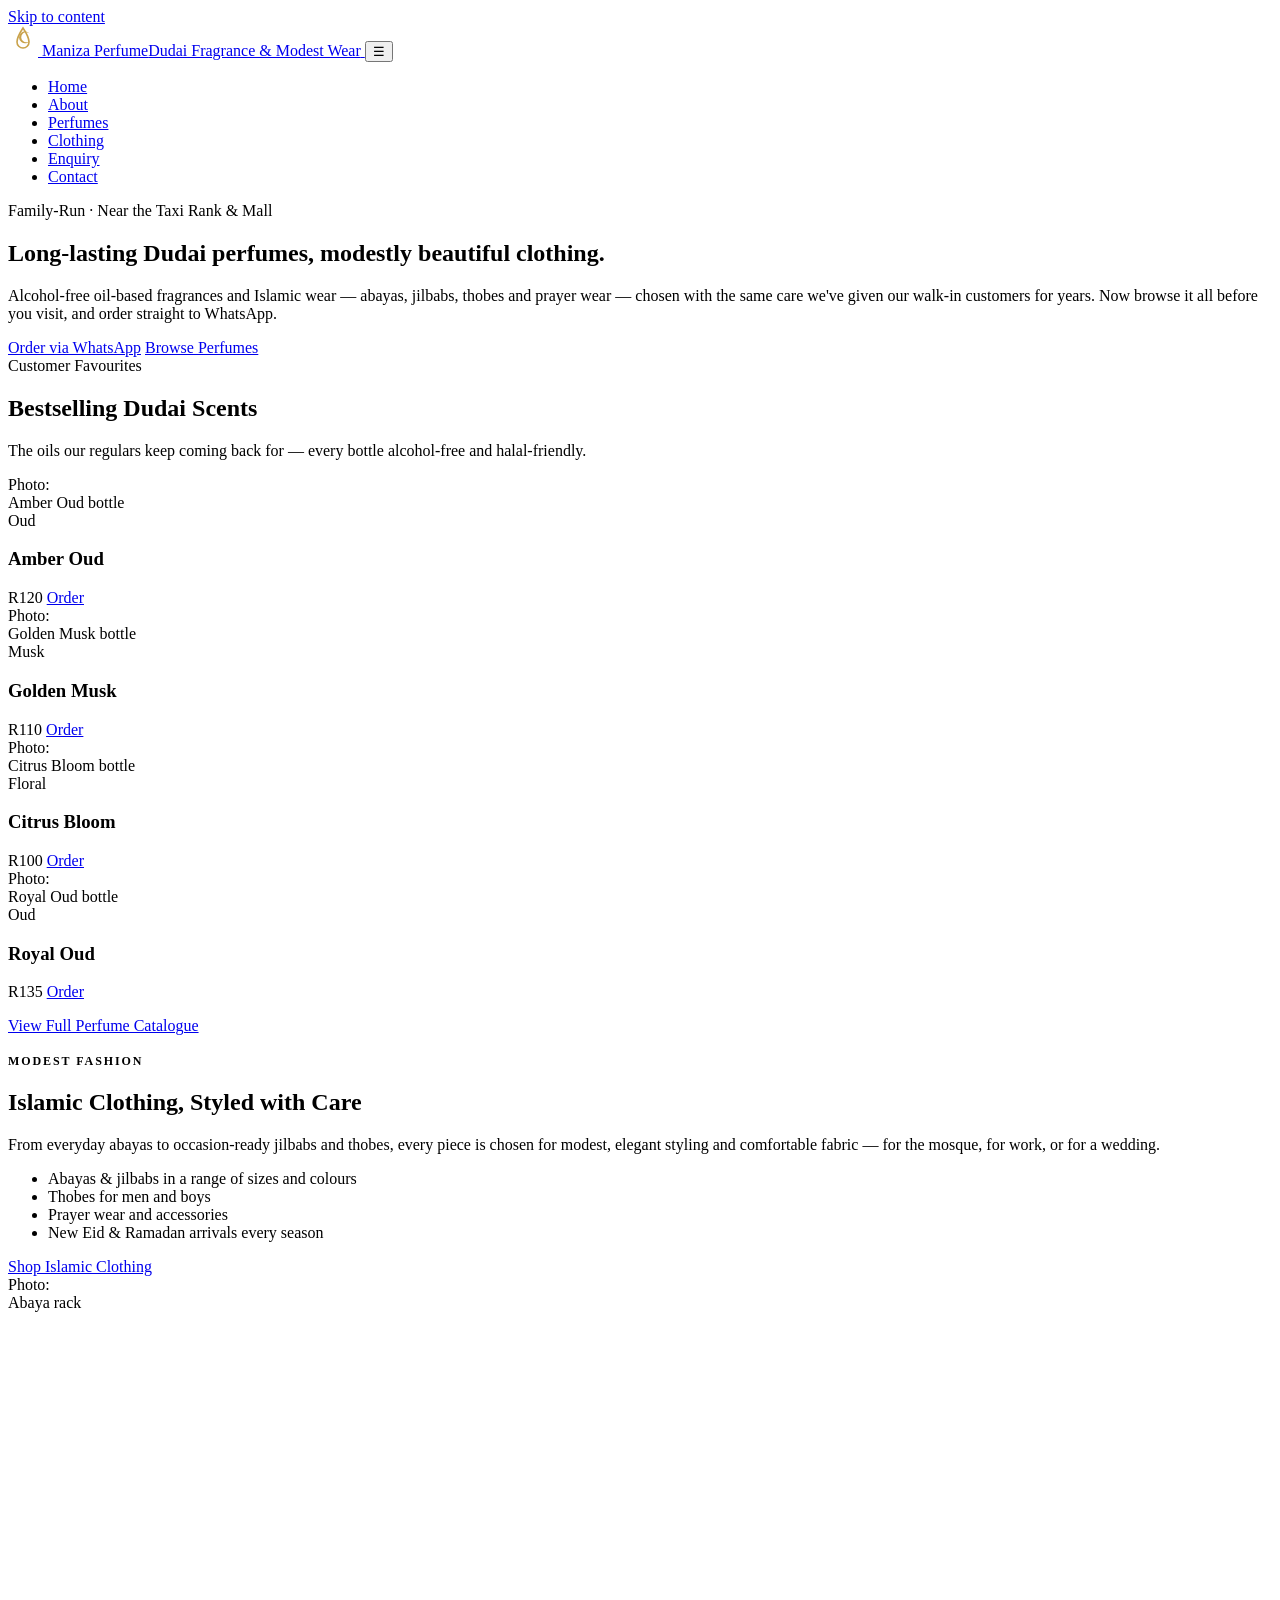
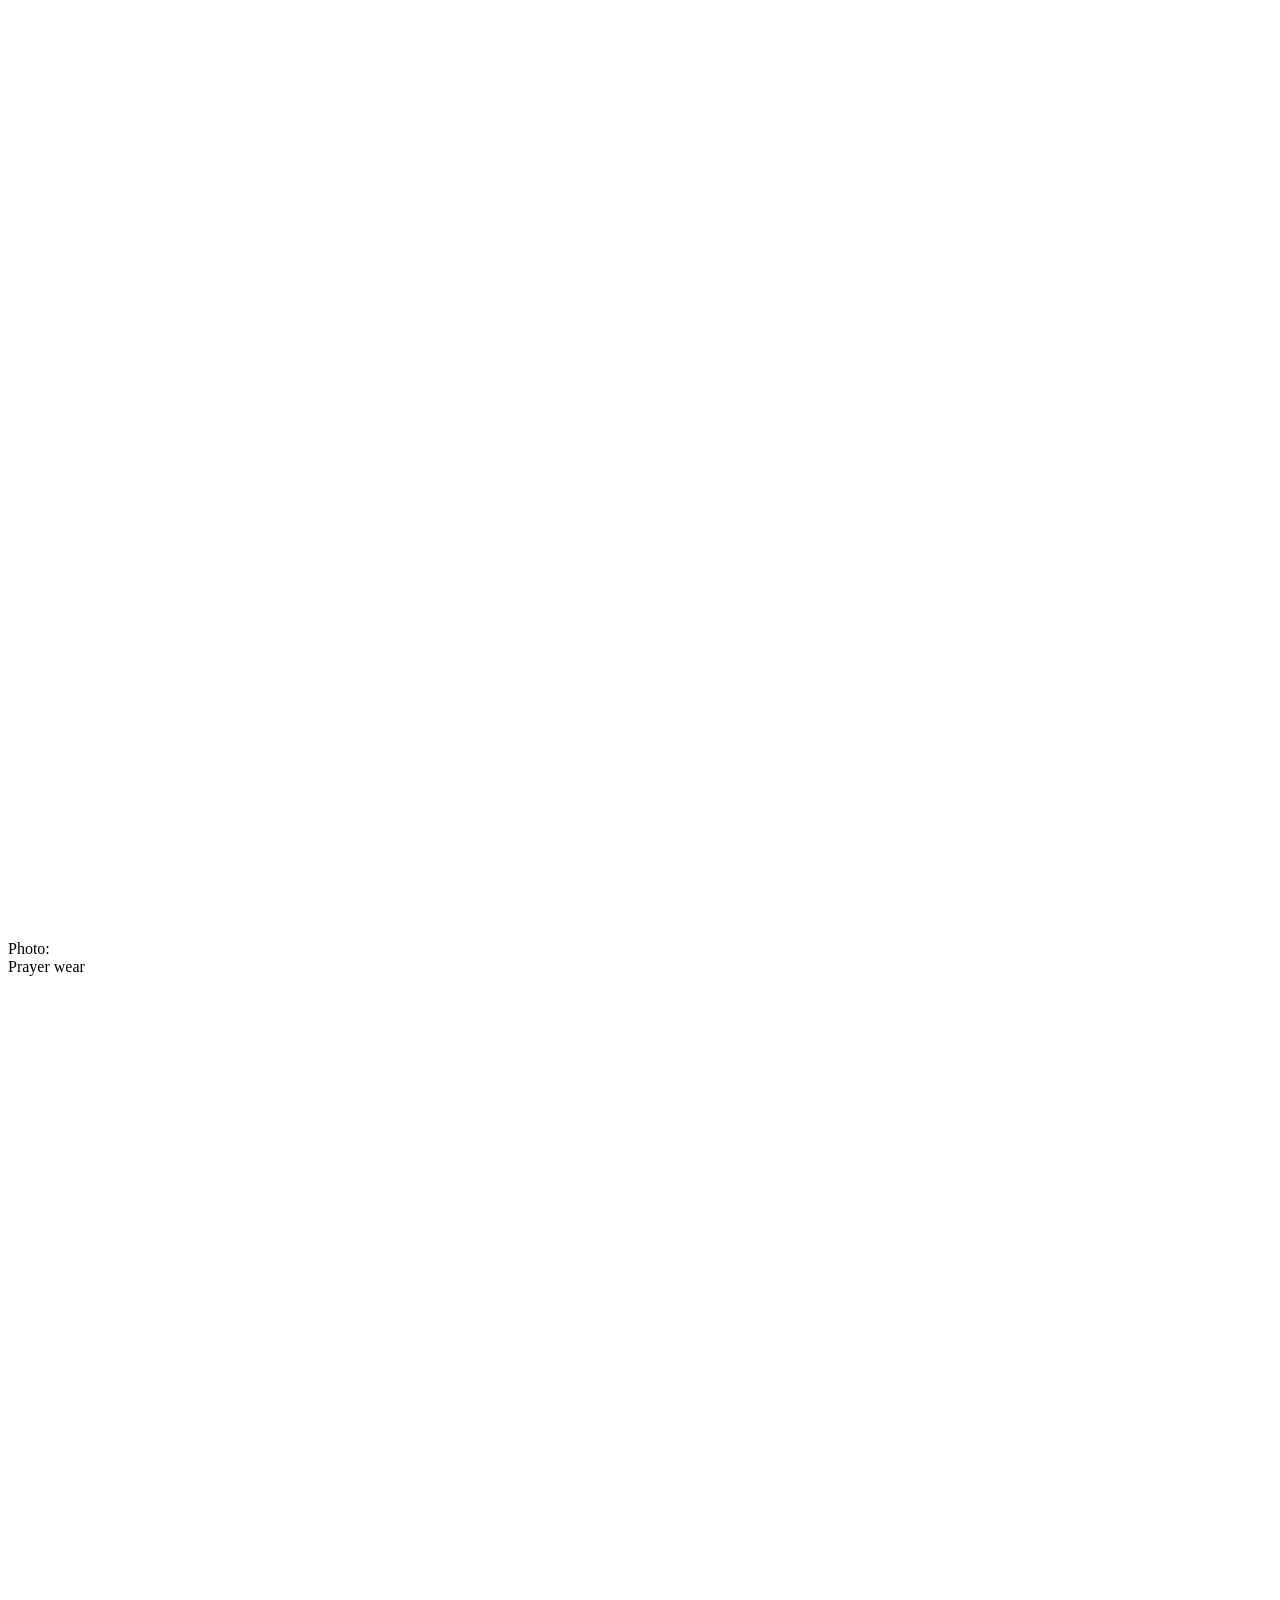
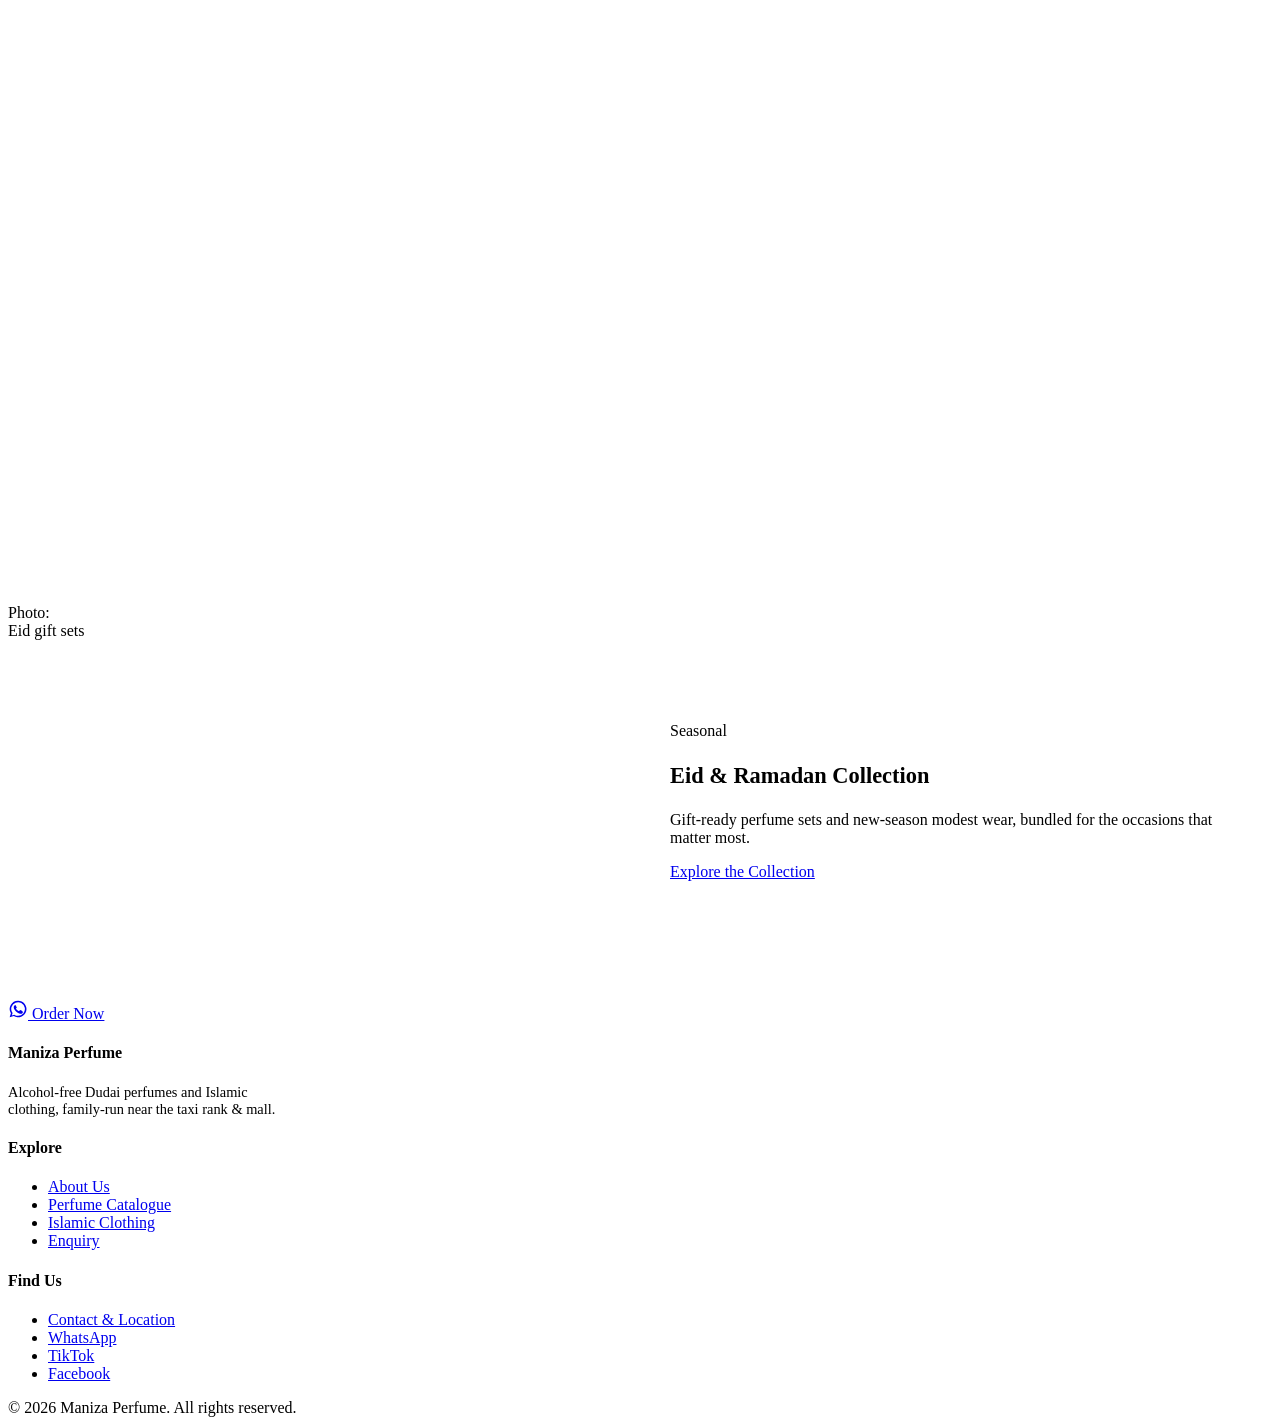
==== INDEX.HTML @ 7bd89b3c "added codes" ====
<!DOCTYPE html>
<html lang="en">
<head>
<meta charset="UTF-8">
<meta name="viewport" content="width=device-width, initial-scale=1.0">
<title>Maniza Perfume — Dudai Perfumes &amp; Islamic Wear</title>
<meta name="description" content="Maniza Perfume: alcohol-free Dudai oil perfumes and modest Islamic clothing near the taxi rank &amp; mall. Order via WhatsApp or browse online.">
<link rel="stylesheet" href="../css/style.css">
</head>
<body>
<a href="#main" class="skip-link">Skip to content</a>

<header class="site-header">
  <div class="container">
    <a href="index.html" class="logo">
      <svg width="30" height="30" viewBox="0 0 30 30" aria-hidden="true">
        <path d="M15 2 C11 8 9 12 9 16 a6 6 0 0 0 12 0 c0-4-2-8-6-14z" fill="none" stroke="#C9A24B" stroke-width="1.6"/>
        <path d="M22 8 a5 5 0 1 0 0.3 6.2 A6 6 0 1 1 22 8z" fill="#C9A24B"/>
      </svg>
      <span>Maniza Perfume<span class="tagline">Dudai Fragrance &amp; Modest Wear</span></span>
    </a>
    <button class="nav-toggle" aria-expanded="false" aria-controls="main-nav" aria-label="Toggle navigation menu">&#9776;</button>
    <nav class="main-nav" id="main-nav" aria-label="Primary">
      <ul>
        <li><a href="index.html" aria-current="page">Home</a></li>
        <li><a href="about.html">About</a></li>
        <li><a href="perfume.html">Perfumes</a></li>
        <li><a href="islamic-clothing.html">Clothing</a></li>
        <li><a href="enquiry.html">Enquiry</a></li>
        <li><a href="contact.html">Contact</a></li>
      </ul>
    </nav>
  </div>
</header>

<main id="main">

  <section class="hero">
    <div class="container">
      <div class="hero-inner">
        <span class="eyebrow">Family-Run &middot; Near the Taxi Rank &amp; Mall</span>
        <h1>Long-lasting Dudai perfumes, modestly beautiful clothing.</h1>
        <p class="lead">Alcohol-free oil-based fragrances and Islamic wear — abayas, jilbabs, thobes and prayer wear — chosen with the same care we've given our walk-in customers for years. Now browse it all before you visit, and order straight to WhatsApp.</p>
        <div class="hero-cta">
          <a class="btn btn-gold" href="https://wa.me/27000000000?text=Hi%20Maniza%20Perfume%2C%20I%27d%20like%20to%20order" target="_blank" rel="noopener">Order via WhatsApp</a>
          <a class="btn btn-outline" href="perfume.html">Browse Perfumes</a>
        </div>
      </div>
    </div>
  </section>

  <section aria-label="Bestselling scents">
    <div class="container">
      <div class="section-head">
        <span class="eyebrow">Customer Favourites</span>
        <h2>Bestselling Dudai Scents</h2>
        <p>The oils our regulars keep coming back for — every bottle alcohol-free and halal-friendly.</p>
      </div>
      <div class="grid grid-4">
        <div class="card">
          <div class="media-placeholder">Photo:<br>Amber Oud bottle</div>
          <div class="card-body">
            <span class="tag">Oud</span>
            <h3>Amber Oud</h3>
            <div class="price-row">
              <span class="price">R120</span>
              <a class="wa-order" href="https://wa.me/27000000000?text=Hi%2C%20I%27d%20like%20to%20order%20Amber%20Oud" target="_blank" rel="noopener">Order</a>
            </div>
          </div>
        </div>
        <div class="card">
          <div class="media-placeholder">Photo:<br>Golden Musk bottle</div>
          <div class="card-body">
            <span class="tag">Musk</span>
            <h3>Golden Musk</h3>
            <div class="price-row">
              <span class="price">R110</span>
              <a class="wa-order" href="https://wa.me/27000000000?text=Hi%2C%20I%27d%20like%20to%20order%20Golden%20Musk" target="_blank" rel="noopener">Order</a>
            </div>
          </div>
        </div>
        <div class="card">
          <div class="media-placeholder">Photo:<br>Citrus Bloom bottle</div>
          <div class="card-body">
            <span class="tag">Floral</span>
            <h3>Citrus Bloom</h3>
            <div class="price-row">
              <span class="price">R100</span>
              <a class="wa-order" href="https://wa.me/27000000000?text=Hi%2C%20I%27d%20like%20to%20order%20Citrus%20Bloom" target="_blank" rel="noopener">Order</a>
            </div>
          </div>
        </div>
        <div class="card">
          <div class="media-placeholder">Photo:<br>Royal Oud bottle</div>
          <div class="card-body">
            <span class="tag">Oud</span>
            <h3>Royal Oud</h3>
            <div class="price-row">
              <span class="price">R135</span>
              <a class="wa-order" href="https://wa.me/27000000000?text=Hi%2C%20I%27d%20like%20to%20order%20Royal%20Oud" target="_blank" rel="noopener">Order</a>
            </div>
          </div>
        </div>
      </div>
      <p class="text-center mt-lg"><a class="btn btn-plum" href="perfume.html">View Full Perfume Catalogue</a></p>
    </div>
  </section>

  <div class="divider" aria-hidden="true"></div>

  <section class="section-alt" aria-label="Islamic clothing highlight">
    <div class="container two-col">
      <div>
        <span class="eyebrow" style="color:var(--gold); text-transform:uppercase; letter-spacing:0.16em; font-weight:700; font-size:0.75rem;">Modest Fashion</span>
        <h2>Islamic Clothing, Styled with Care</h2>
        <p>From everyday abayas to occasion-ready jilbabs and thobes, every piece is chosen for modest, elegant styling and comfortable fabric — for the mosque, for work, or for a wedding.</p>
        <ul class="list-check">
          <li>Abayas &amp; jilbabs in a range of sizes and colours</li>
          <li>Thobes for men and boys</li>
          <li>Prayer wear and accessories</li>
          <li>New Eid &amp; Ramadan arrivals every season</li>
        </ul>
        <a class="btn btn-plum" href="islamic-clothing.html">Shop Islamic Clothing</a>
      </div>
      <div class="grid grid-2">
        <div class="media-placeholder" style="aspect-ratio:1/1;">Photo:<br>Abaya rack</div>
        <div class="media-placeholder" style="aspect-ratio:1/1;">Photo:<br>Prayer wear</div>
      </div>
    </div>
  </section>

  <section aria-label="Eid and Ramadan collection">
    <div class="container">
      <div class="card" style="display:grid; grid-template-columns:1fr 1fr; align-items:center; overflow:visible;">
        <div class="media-placeholder" style="aspect-ratio:16/10; border-radius:4px 0 0 4px;">Photo:<br>Eid gift sets</div>
        <div class="card-body" style="padding:30px;">
          <span class="tag">Seasonal</span>
          <h3 style="font-size:1.4rem;">Eid &amp; Ramadan Collection</h3>
          <p style="color:var(--ink-soft); margin-bottom:16px;">Gift-ready perfume sets and new-season modest wear, bundled for the occasions that matter most.</p>
          <a class="btn btn-gold" href="perfume.html">Explore the Collection</a>
        </div>
      </div>
    </div>
  </section>

</main>

<a class="wa-float" href="https://wa.me/27000000000?text=Hi%20Maniza%20Perfume%2C%20I%27d%20like%20to%20order" target="_blank" rel="noopener" aria-label="Order via WhatsApp">
  <svg width="20" height="20" viewBox="0 0 24 24" fill="currentColor" aria-hidden="true"><path d="M12 2a10 10 0 0 0-8.5 15.2L2 22l4.9-1.5A10 10 0 1 0 12 2zm0 18.2a8.1 8.1 0 0 1-4.1-1.1l-.3-.2-3 .9.9-2.9-.2-.3A8.2 8.2 0 1 1 12 20.2zm4.5-6.1c-.2-.1-1.5-.7-1.7-.8-.2-.1-.4-.1-.6.1-.2.2-.6.8-.8 1-.1.2-.3.2-.5.1-.2-.1-1-.4-1.9-1.2-.7-.6-1.2-1.4-1.3-1.6-.1-.2 0-.4.1-.5.1-.1.2-.3.4-.4.1-.1.2-.3.2-.4.1-.2 0-.3 0-.5-.1-.1-.6-1.4-.8-1.9-.2-.5-.4-.4-.6-.4h-.5c-.2 0-.5.1-.7.3-.2.2-.9.9-.9 2.2s1 2.6 1.1 2.8c.1.2 1.9 3 4.7 4.1.7.3 1.2.4 1.6.6.7.2 1.3.2 1.7.1.5-.1 1.5-.6 1.7-1.2.2-.6.2-1.1.2-1.2-.1-.1-.3-.2-.5-.3z"/></svg>
  <span class="wa-label">Order Now</span>
</a>

<footer class="site-footer">
  <div class="container">
    <div class="footer-grid">
      <div>
        <h4>Maniza Perfume</h4>
        <p style="font-size:0.9rem; max-width:280px;">Alcohol-free Dudai perfumes and Islamic clothing, family-run near the taxi rank &amp; mall.</p>
      </div>
      <div>
        <h4>Explore</h4>
        <ul>
          <li><a href="about.html">About Us</a></li>
          <li><a href="perfume.html">Perfume Catalogue</a></li>
          <li><a href="islamic-clothing.html">Islamic Clothing</a></li>
          <li><a href="enquiry.html">Enquiry</a></li>
        </ul>
      </div>
      <div>
        <h4>Find Us</h4>
        <ul>
          <li><a href="contact.html">Contact &amp; Location</a></li>
          <li><a href="https://wa.me/27000000000" target="_blank" rel="noopener">WhatsApp</a></li>
          <li><a href="#" target="_blank" rel="noopener">TikTok</a></li>
          <li><a href="#" target="_blank" rel="noopener">Facebook</a></li>
        </ul>
      </div>
    </div>
    <div class="footer-bottom">&copy; 2026 Maniza Perfume. All rights reserved.</div>
  </div>
</footer>

<script src="../js/script.js"></script>
</body>
</html>
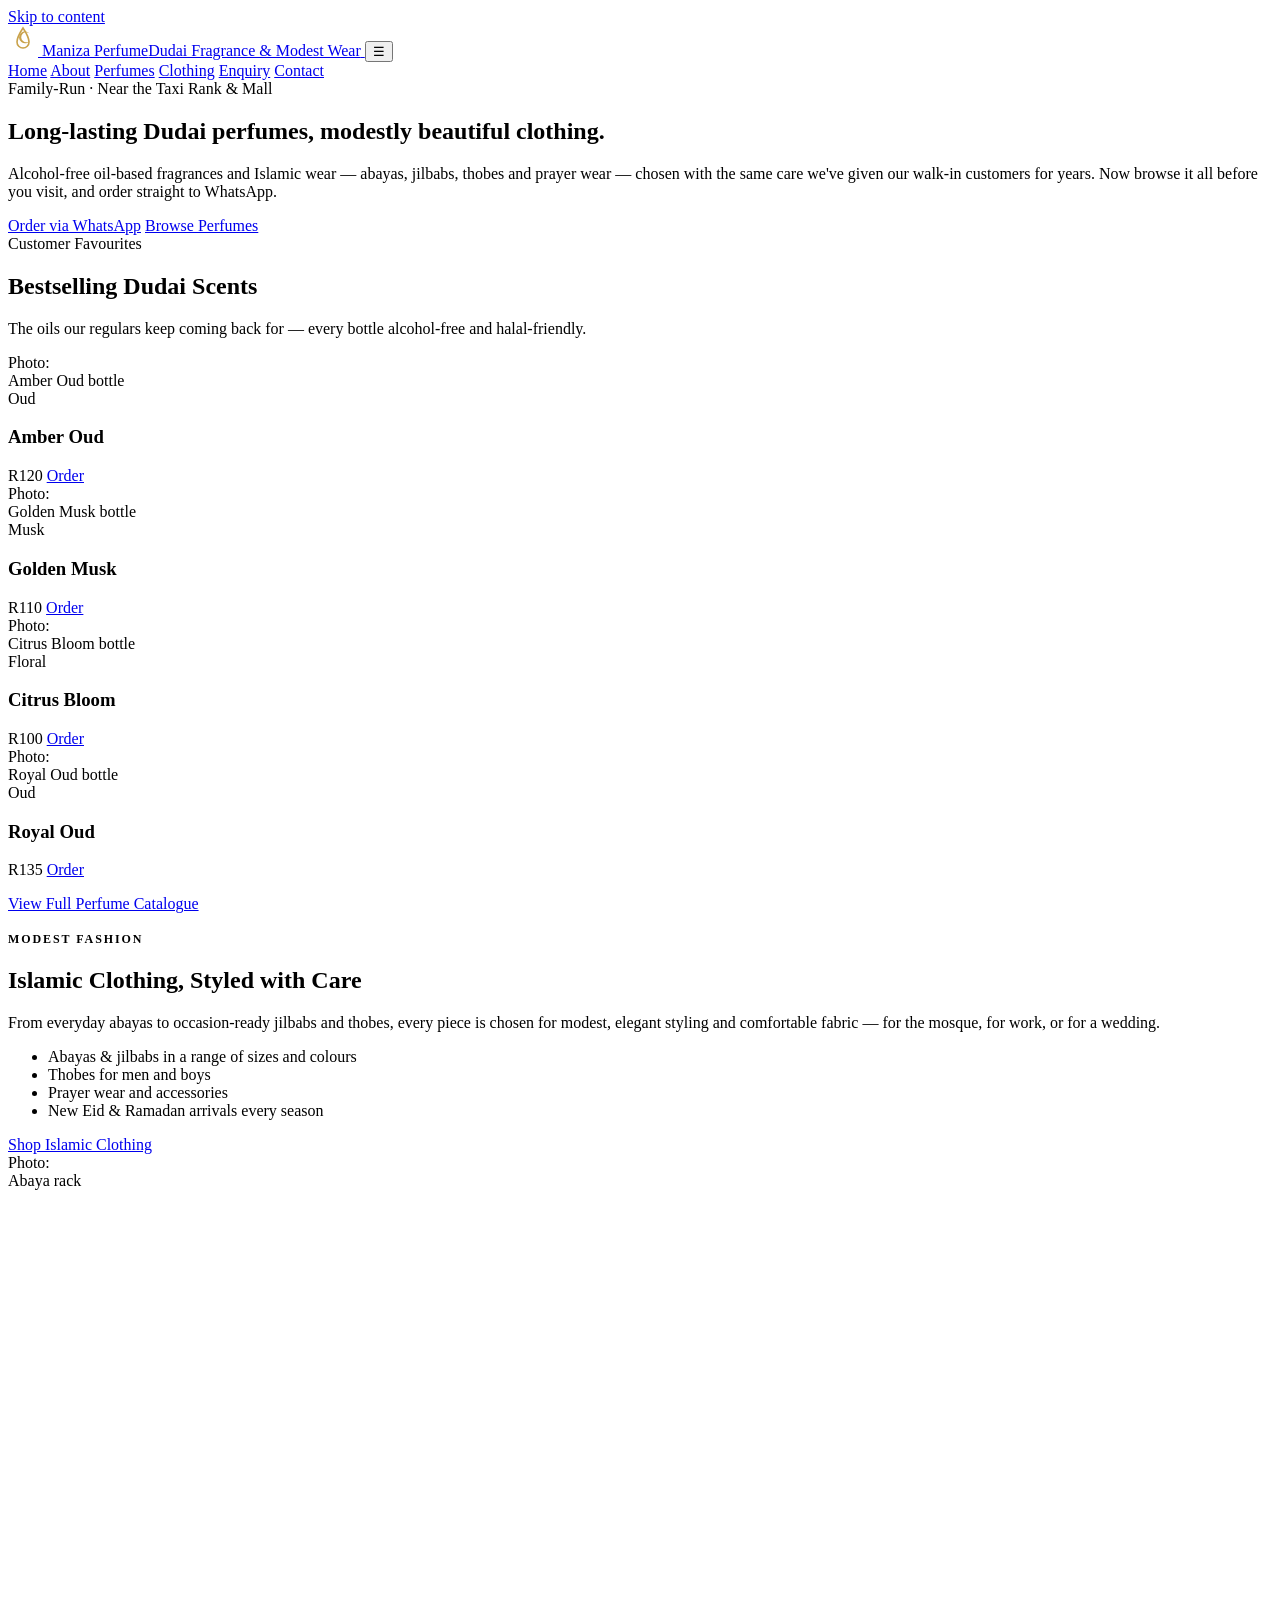
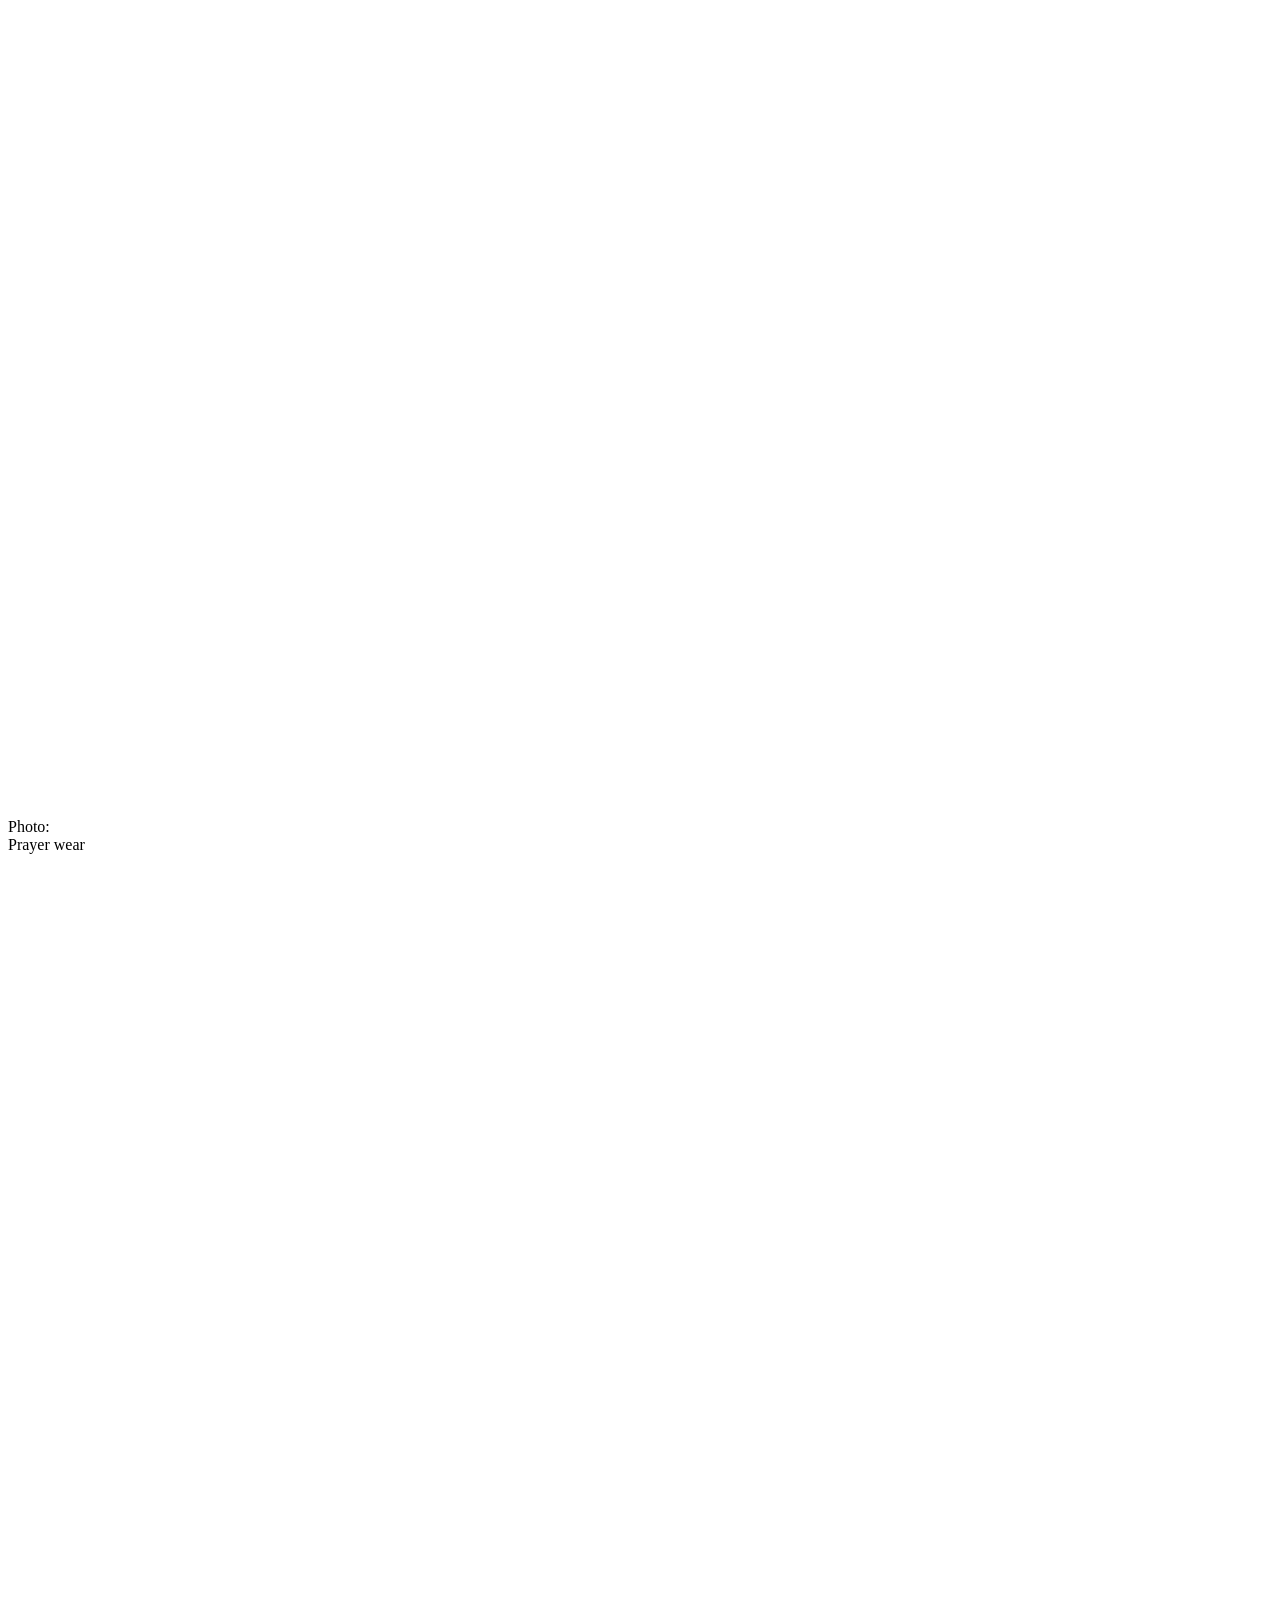
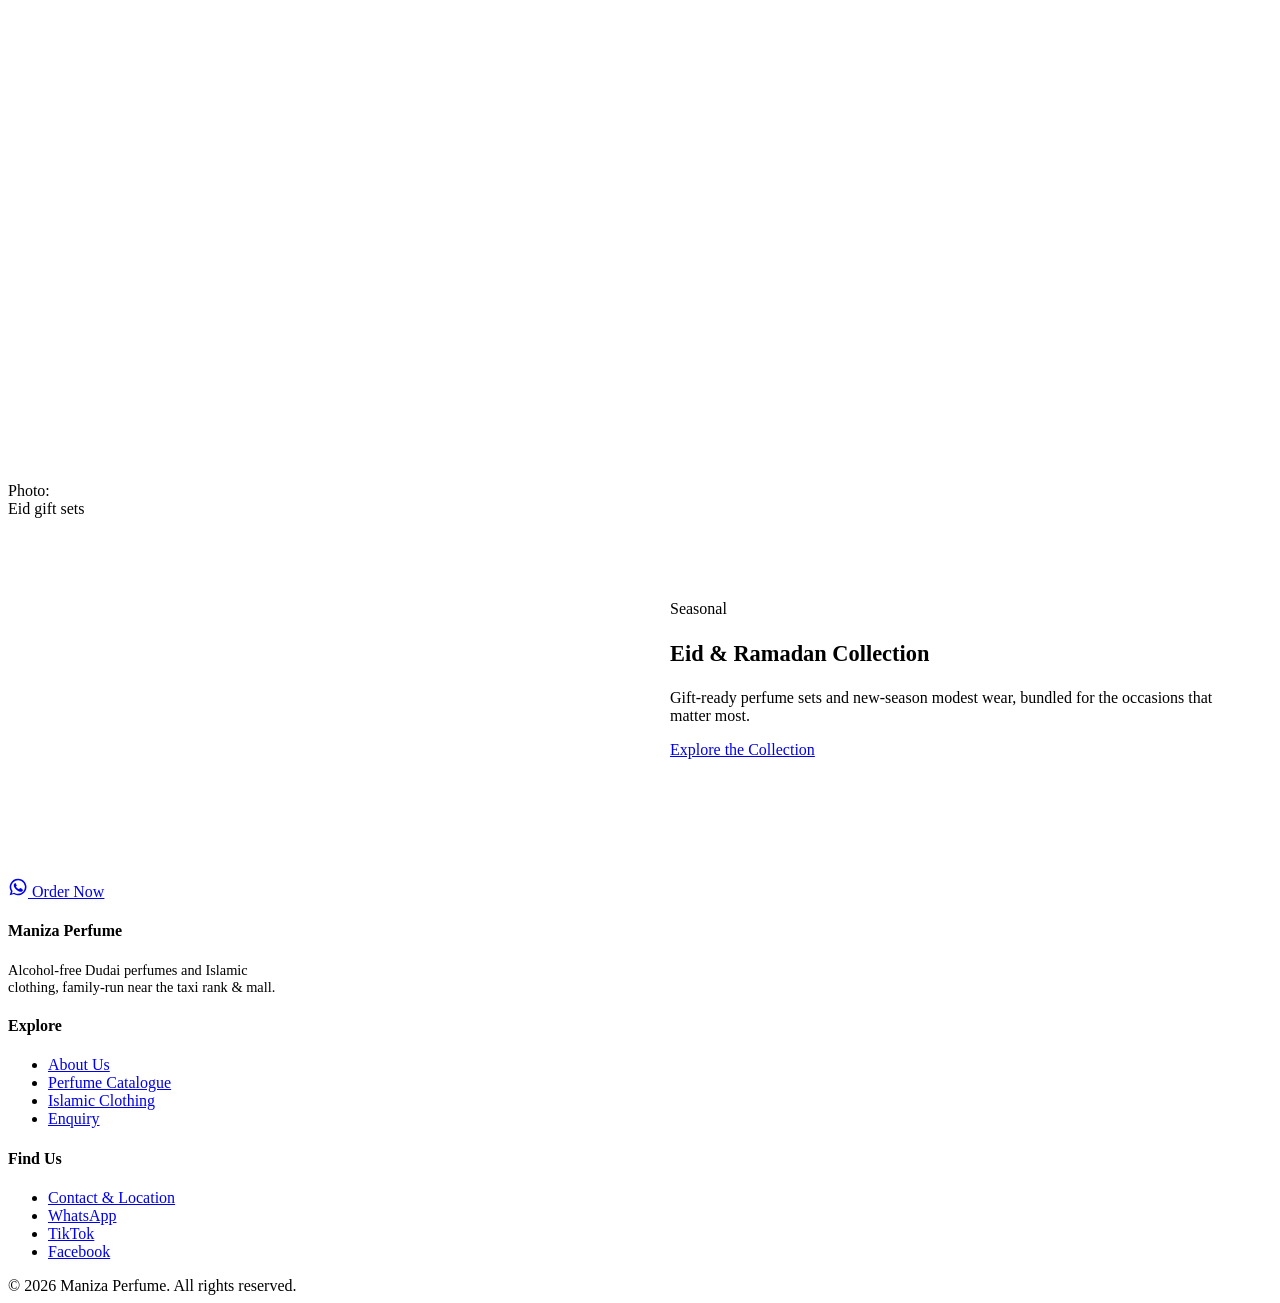
==== commit ca657640: "changed some codes" ====
--- a/INDEX.HTML
+++ b/INDEX.HTML
@@ -21,14 +21,14 @@
     </a>
     <button class="nav-toggle" aria-expanded="false" aria-controls="main-nav" aria-label="Toggle navigation menu">&#9776;</button>
     <nav class="main-nav" id="main-nav" aria-label="Primary">
-      <ul>
-        <li><a href="index.html" aria-current="page">Home</a></li>
-        <li><a href="about.html">About</a></li>
-        <li><a href="perfume.html">Perfumes</a></li>
-        <li><a href="islamic-clothing.html">Clothing</a></li>
-        <li><a href="enquiry.html">Enquiry</a></li>
-        <li><a href="contact.html">Contact</a></li>
-      </ul>
+      
+        <a href="./INDEX.HTML" aria-current="page">Home</a>
+        <a href="/PAGES/ABOUT.HTML">About</a>
+        <a href="/PAGES/PERFUME.HTML">Perfumes</a>
+        <a href="/PAGES/islamic  clothing.html">Clothing</a>
+        <a href="/PAGES/ENQUIRY.HTML">Enquiry</a>
+        <a href="/PAGES/CONTACT.HTML">Contact</a>
+      
     </nav>
   </div>
 </header>
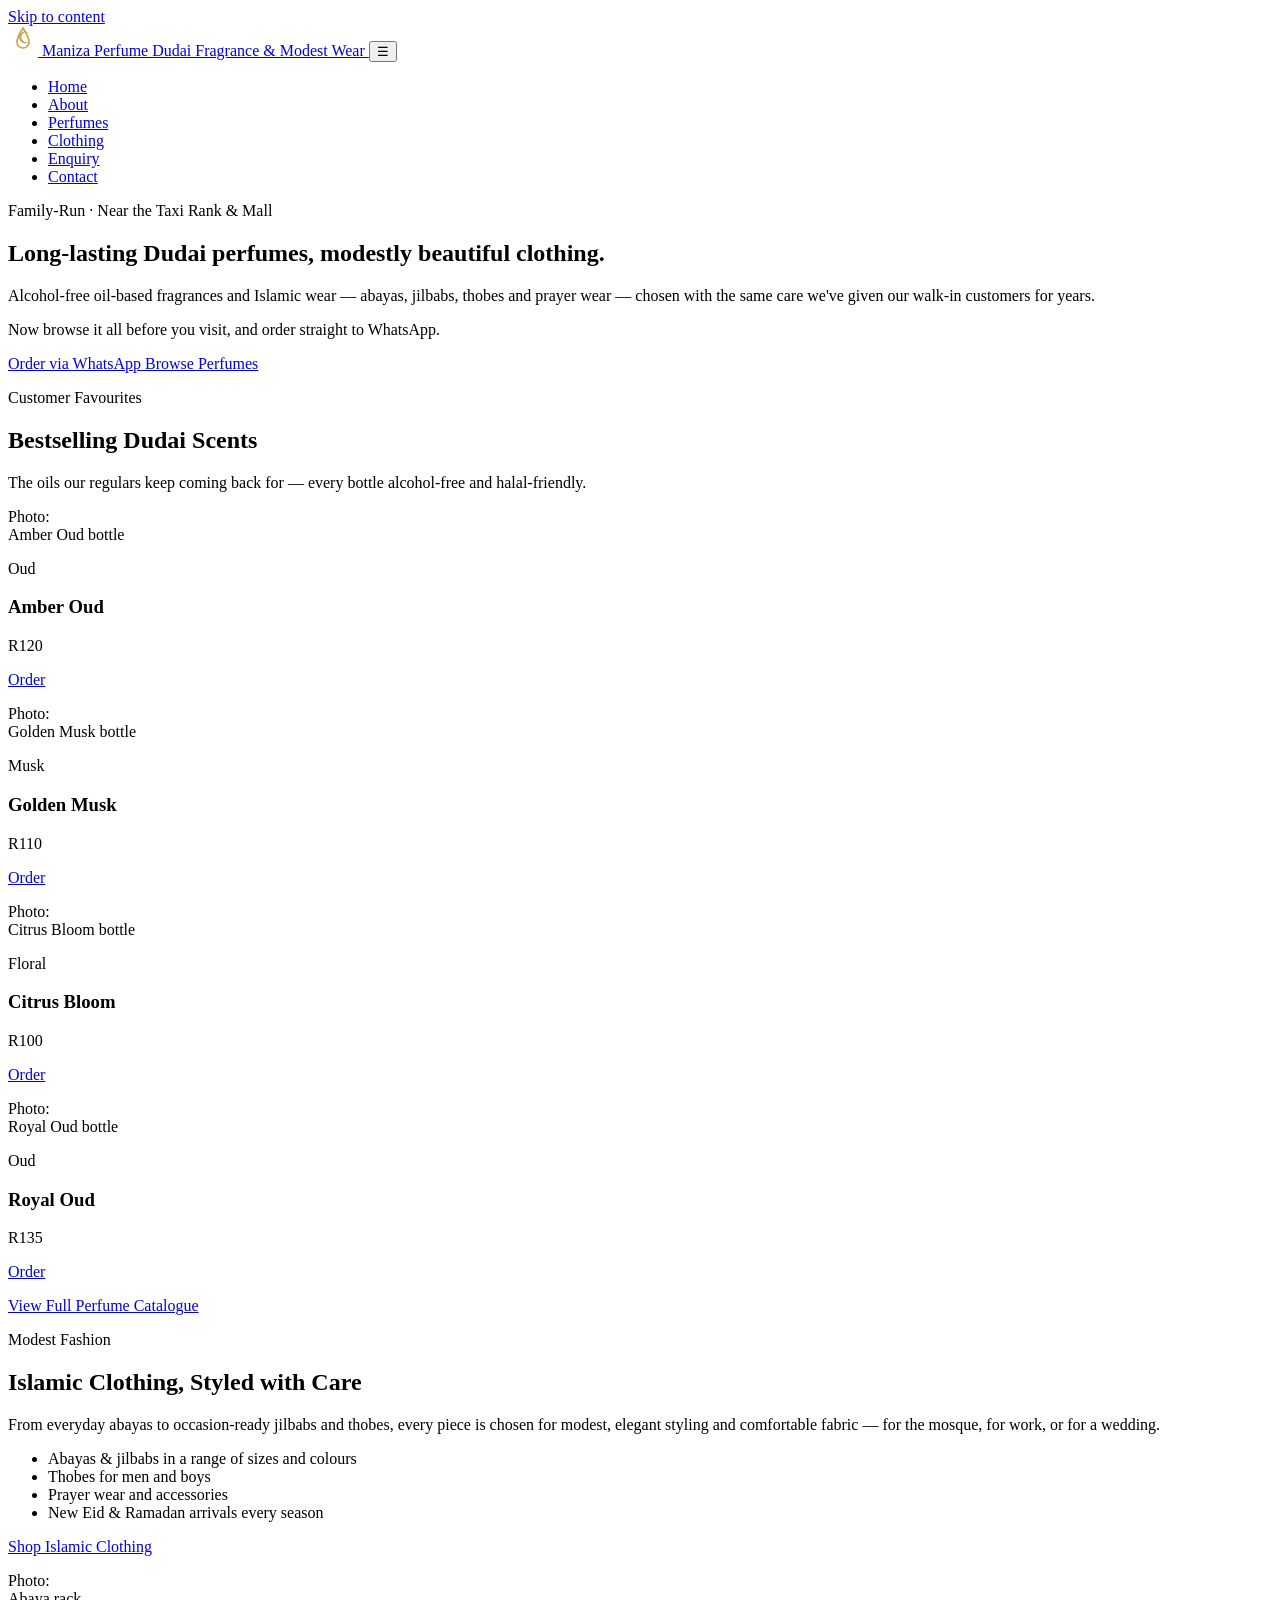
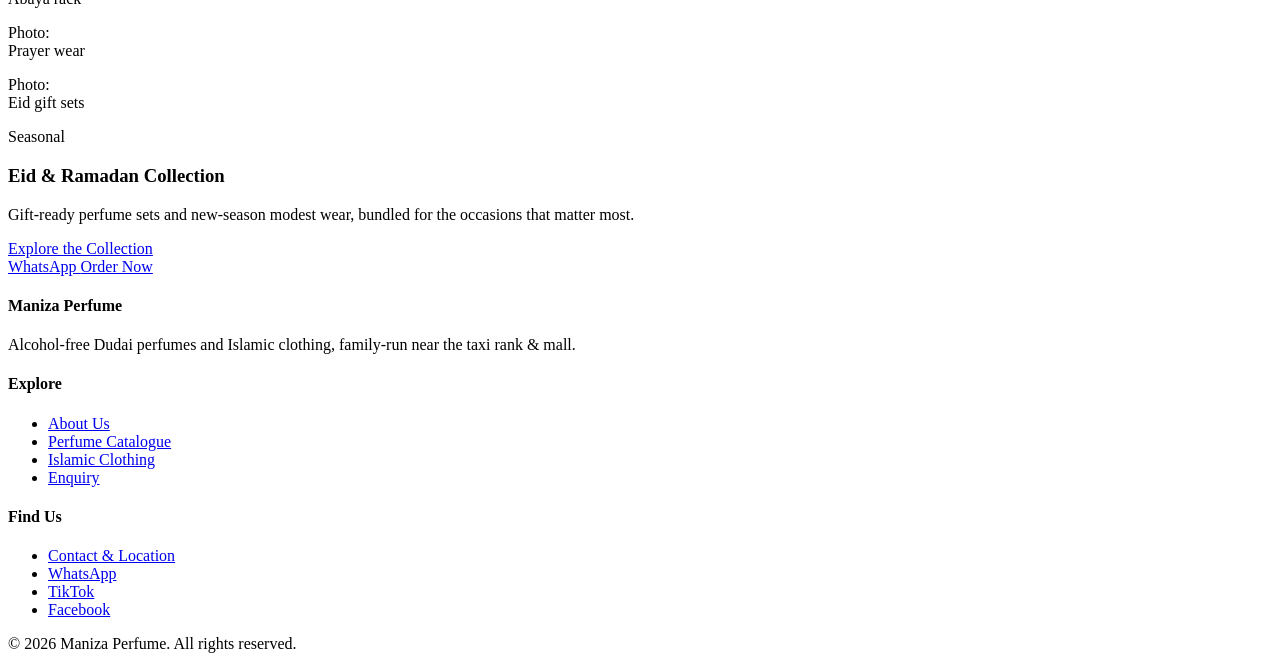
==== commit e3c3b9bc: "did a new index" ====
--- a/INDEX.HTML
+++ b/INDEX.HTML
@@ -1,185 +1,651 @@
 <!DOCTYPE html>
 <html lang="en">
+
 <head>
-<meta charset="UTF-8">
-<meta name="viewport" content="width=device-width, initial-scale=1.0">
-<title>Maniza Perfume — Dudai Perfumes &amp; Islamic Wear</title>
-<meta name="description" content="Maniza Perfume: alcohol-free Dudai oil perfumes and modest Islamic clothing near the taxi rank &amp; mall. Order via WhatsApp or browse online.">
-<link rel="stylesheet" href="../css/style.css">
+    <meta charset="UTF-8">
+    <meta name="viewport" content="width=device-width, initial-scale=1.0">
+
+    <title>Maniza Perfume — Dudai Perfumes &amp; Islamic Wear</title>
+
+    <meta name="description"
+        content="Maniza Perfume: alcohol-free Dudai oil perfumes and modest Islamic clothing near the taxi rank &amp; mall. Order via WhatsApp or browse online.">
 </head>
+
 <body>
-<a href="#main" class="skip-link">Skip to content</a>
-
-<header class="site-header">
-  <div class="container">
-    <a href="index.html" class="logo">
-      <svg width="30" height="30" viewBox="0 0 30 30" aria-hidden="true">
-        <path d="M15 2 C11 8 9 12 9 16 a6 6 0 0 0 12 0 c0-4-2-8-6-14z" fill="none" stroke="#C9A24B" stroke-width="1.6"/>
-        <path d="M22 8 a5 5 0 1 0 0.3 6.2 A6 6 0 1 1 22 8z" fill="#C9A24B"/>
-      </svg>
-      <span>Maniza Perfume<span class="tagline">Dudai Fragrance &amp; Modest Wear</span></span>
-    </a>
-    <button class="nav-toggle" aria-expanded="false" aria-controls="main-nav" aria-label="Toggle navigation menu">&#9776;</button>
-    <nav class="main-nav" id="main-nav" aria-label="Primary">
-      
-        <a href="./INDEX.HTML" aria-current="page">Home</a>
-        <a href="/PAGES/ABOUT.HTML">About</a>
-        <a href="/PAGES/PERFUME.HTML">Perfumes</a>
-        <a href="/PAGES/islamic  clothing.html">Clothing</a>
-        <a href="/PAGES/ENQUIRY.HTML">Enquiry</a>
-        <a href="/PAGES/CONTACT.HTML">Contact</a>
-      
-    </nav>
-  </div>
+
+<a href="#main">Skip to content</a>
+
+<header>
+
+    <div>
+
+        <a href="index.html">
+
+            <svg width="30" height="30" viewBox="0 0 30 30" aria-hidden="true">
+
+                <path
+                    d="M15 2 C11 8 9 12 9 16 a6 6 0 0 0 12 0 c0-4-2-8-6-14z"
+                    fill="none"
+                    stroke="#C9A24B"
+                    stroke-width="1.6">
+                </path>
+
+                <path
+                    d="M22 8 a5 5 0 1 0 0.3 6.2 A6 6 0 1 1 22 8z"
+                    fill="#C9A24B">
+                </path>
+
+            </svg>
+
+            <span>
+                Maniza Perfume
+
+                <span>
+                    Dudai Fragrance &amp; Modest Wear
+                </span>
+            </span>
+
+        </a>
+
+        <button
+            type="button"
+            aria-expanded="false"
+            aria-controls="main-nav"
+            aria-label="Toggle navigation menu">
+
+            &#9776;
+
+        </button>
+
+        <nav id="main-nav" aria-label="Primary navigation">
+
+            <ul>
+
+                <li>
+                    <a href="index.html">
+                        Home
+                    </a>
+                </li>
+
+                <li>
+                    <a href="about.html">
+                        About
+                    </a>
+                </li>
+
+                <li>
+                    <a href="perfume.html">
+                        Perfumes
+                    </a>
+                </li>
+
+                <li>
+                    <a href="islamic-clothing.html">
+                        Clothing
+                    </a>
+                </li>
+
+                <li>
+                    <a href="enquiry.html">
+                        Enquiry
+                    </a>
+                </li>
+
+                <li>
+                    <a href="contact.html">
+                        Contact
+                    </a>
+                </li>
+
+            </ul>
+
+        </nav>
+
+    </div>
+
 </header>
 
+
 <main id="main">
 
-  <section class="hero">
-    <div class="container">
-      <div class="hero-inner">
-        <span class="eyebrow">Family-Run &middot; Near the Taxi Rank &amp; Mall</span>
-        <h1>Long-lasting Dudai perfumes, modestly beautiful clothing.</h1>
-        <p class="lead">Alcohol-free oil-based fragrances and Islamic wear — abayas, jilbabs, thobes and prayer wear — chosen with the same care we've given our walk-in customers for years. Now browse it all before you visit, and order straight to WhatsApp.</p>
-        <div class="hero-cta">
-          <a class="btn btn-gold" href="https://wa.me/27000000000?text=Hi%20Maniza%20Perfume%2C%20I%27d%20like%20to%20order" target="_blank" rel="noopener">Order via WhatsApp</a>
-          <a class="btn btn-outline" href="perfume.html">Browse Perfumes</a>
+
+    <!-- HERO SECTION -->
+
+    <section>
+
+        <div>
+
+            <p>
+                Family-Run &middot; Near the Taxi Rank &amp; Mall
+            </p>
+
+            <h1>
+                Long-lasting Dudai perfumes,
+                modestly beautiful clothing.
+            </h1>
+
+            <p>
+                Alcohol-free oil-based fragrances and Islamic wear —
+                abayas, jilbabs, thobes and prayer wear —
+                chosen with the same care we've given our
+                walk-in customers for years.
+            </p>
+
+            <p>
+                Now browse it all before you visit,
+                and order straight to WhatsApp.
+            </p>
+
+            <div>
+
+                <a
+                    href="https://wa.me/27000000000?text=Hi%20Maniza%20Perfume%2C%20I%27d%20like%20to%20order"
+                    target="_blank"
+                    rel="noopener">
+
+                    Order via WhatsApp
+
+                </a>
+
+                <a href="perfume.html">
+
+                    Browse Perfumes
+
+                </a>
+
+            </div>
+
         </div>
-      </div>
+
+    </section>
+
+
+    <!-- BESTSELLING PERFUMES -->
+
+    <section aria-label="Bestselling scents">
+
+        <div>
+
+            <div>
+
+                <p>
+                    Customer Favourites
+                </p>
+
+                <h2>
+                    Bestselling Dudai Scents
+                </h2>
+
+                <p>
+                    The oils our regulars keep coming back for —
+                    every bottle alcohol-free and halal-friendly.
+                </p>
+
+            </div>
+
+
+            <div>
+
+
+                <!-- AMBER OUD -->
+
+                <article>
+
+                    <div>
+
+                        <p>
+                            Photo:
+                            <br>
+                            Amber Oud bottle
+                        </p>
+
+                    </div>
+
+                    <div>
+
+                        <span>
+                            Oud
+                        </span>
+
+                        <h3>
+                            Amber Oud
+                        </h3>
+
+                        <p>
+                            R120
+                        </p>
+
+                        <a
+                            href="https://wa.me/27000000000?text=Hi%2C%20I%27d%20like%20to%20order%20Amber%20Oud"
+                            target="_blank"
+                            rel="noopener">
+
+                            Order
+
+                        </a>
+
+                    </div>
+
+                </article>
+
+
+                <!-- GOLDEN MUSK -->
+
+                <article>
+
+                    <div>
+
+                        <p>
+                            Photo:
+                            <br>
+                            Golden Musk bottle
+                        </p>
+
+                    </div>
+
+                    <div>
+
+                        <span>
+                            Musk
+                        </span>
+
+                        <h3>
+                            Golden Musk
+                        </h3>
+
+                        <p>
+                            R110
+                        </p>
+
+                        <a
+                            href="https://wa.me/27000000000?text=Hi%2C%20I%27d%20like%20to%20order%20Golden%20Musk"
+                            target="_blank"
+                            rel="noopener">
+
+                            Order
+
+                        </a>
+
+                    </div>
+
+                </article>
+
+
+                <!-- CITRUS BLOOM -->
+
+                <article>
+
+                    <div>
+
+                        <p>
+                            Photo:
+                            <br>
+                            Citrus Bloom bottle
+                        </p>
+
+                    </div>
+
+                    <div>
+
+                        <span>
+                            Floral
+                        </span>
+
+                        <h3>
+                            Citrus Bloom
+                        </h3>
+
+                        <p>
+                            R100
+                        </p>
+
+                        <a
+                            href="https://wa.me/27000000000?text=Hi%2C%20I%27d%20like%20to%20order%20Citrus%20Bloom"
+                            target="_blank"
+                            rel="noopener">
+
+                            Order
+
+                        </a>
+
+                    </div>
+
+                </article>
+
+
+                <!-- ROYAL OUD -->
+
+                <article>
+
+                    <div>
+
+                        <p>
+                            Photo:
+                            <br>
+                            Royal Oud bottle
+                        </p>
+
+                    </div>
+
+                    <div>
+
+                        <span>
+                            Oud
+                        </span>
+
+                        <h3>
+                            Royal Oud
+                        </h3>
+
+                        <p>
+                            R135
+                        </p>
+
+                        <a
+                            href="https://wa.me/27000000000?text=Hi%2C%20I%27d%20like%20to%20order%20Royal%20Oud"
+                            target="_blank"
+                            rel="noopener">
+
+                            Order
+
+                        </a>
+
+                    </div>
+
+                </article>
+
+            </div>
+
+
+            <p>
+
+                <a href="perfume.html">
+
+                    View Full Perfume Catalogue
+
+                </a>
+
+            </p>
+
+        </div>
+
+    </section>
+
+
+    <!-- ISLAMIC CLOTHING -->
+
+    <section aria-label="Islamic clothing highlight">
+
+        <div>
+
+            <div>
+
+                <p>
+                    Modest Fashion
+                </p>
+
+                <h2>
+                    Islamic Clothing, Styled with Care
+                </h2>
+
+                <p>
+                    From everyday abayas to occasion-ready
+                    jilbabs and thobes, every piece is chosen
+                    for modest, elegant styling and comfortable
+                    fabric — for the mosque, for work, or for a wedding.
+                </p>
+
+                <ul>
+
+                    <li>
+                        Abayas &amp; jilbabs in a range
+                        of sizes and colours
+                    </li>
+
+                    <li>
+                        Thobes for men and boys
+                    </li>
+
+                    <li>
+                        Prayer wear and accessories
+                    </li>
+
+                    <li>
+                        New Eid &amp; Ramadan arrivals every season
+                    </li>
+
+                </ul>
+
+                <p>
+
+                    <a href="islamic-clothing.html">
+
+                        Shop Islamic Clothing
+
+                    </a>
+
+                </p>
+
+            </div>
+
+
+            <div>
+
+                <div>
+
+                    <p>
+                        Photo:
+                        <br>
+                        Abaya rack
+                    </p>
+
+                </div>
+
+                <div>
+
+                    <p>
+                        Photo:
+                        <br>
+                        Prayer wear
+                    </p>
+
+                </div>
+
+            </div>
+
+        </div>
+
+    </section>
+
+
+    <!-- EID AND RAMADAN COLLECTION -->
+
+    <section aria-label="Eid and Ramadan collection">
+
+        <div>
+
+            <div>
+
+                <div>
+
+                    <p>
+                        Photo:
+                        <br>
+                        Eid gift sets
+                    </p>
+
+                </div>
+
+                <div>
+
+                    <span>
+                        Seasonal
+                    </span>
+
+                    <h3>
+                        Eid &amp; Ramadan Collection
+                    </h3>
+
+                    <p>
+                        Gift-ready perfume sets and new-season
+                        modest wear, bundled for the occasions
+                        that matter most.
+                    </p>
+
+                    <a href="perfume.html">
+
+                        Explore the Collection
+
+                    </a>
+
+                </div>
+
+            </div>
+
+        </div>
+
+    </section>
+
+
+</main>
+
+
+<!-- WHATSAPP BUTTON -->
+
+<a
+    href="https://wa.me/27000000000?text=Hi%20Maniza%20Perfume%2C%20I%27d%20like%20to%20order"
+    target="_blank"
+    rel="noopener"
+    aria-label="Order via WhatsApp">
+
+    <span>
+        WhatsApp
+    </span>
+
+    <span>
+        Order Now
+    </span>
+
+</a>
+
+
+<!-- FOOTER -->
+
+<footer>
+
+    <div>
+
+        <div>
+
+            <div>
+
+                <h4>
+                    Maniza Perfume
+                </h4>
+
+                <p>
+                    Alcohol-free Dudai perfumes and Islamic
+                    clothing, family-run near the taxi rank
+                    &amp; mall.
+                </p>
+
+            </div>
+
+
+            <div>
+
+                <h4>
+                    Explore
+                </h4>
+
+                <ul>
+
+                    <li>
+                        <a href="about.html">
+                            About Us
+                        </a>
+                    </li>
+
+                    <li>
+                        <a href="perfume.html">
+                            Perfume Catalogue
+                        </a>
+                    </li>
+
+                    <li>
+                        <a href="islamic-clothing.html">
+                            Islamic Clothing
+                        </a>
+                    </li>
+
+                    <li>
+                        <a href="enquiry.html">
+                            Enquiry
+                        </a>
+                    </li>
+
+                </ul>
+
+            </div>
+
+
+            <div>
+
+                <h4>
+                    Find Us
+                </h4>
+
+                <ul>
+
+                    <li>
+                        <a href="contact.html">
+                            Contact &amp; Location
+                        </a>
+                    </li>
+
+                    <li>
+                        <a
+                            href="https://wa.me/27000000000"
+                            target="_blank"
+                            rel="noopener">
+
+                            WhatsApp
+
+                        </a>
+                    </li>
+
+                    <li>
+                        <a href="#">
+                            TikTok
+                        </a>
+                    </li>
+
+                    <li>
+                        <a href="#">
+                            Facebook
+                        </a>
+                    </li>
+
+                </ul>
+
+            </div>
+
+        </div>
+
+
+        <div>
+
+            <p>
+                &copy; 2026 Maniza Perfume.
+                All rights reserved.
+            </p>
+
+        </div>
+
     </div>
-  </section>
-
-  <section aria-label="Bestselling scents">
-    <div class="container">
-      <div class="section-head">
-        <span class="eyebrow">Customer Favourites</span>
-        <h2>Bestselling Dudai Scents</h2>
-        <p>The oils our regulars keep coming back for — every bottle alcohol-free and halal-friendly.</p>
-      </div>
-      <div class="grid grid-4">
-        <div class="card">
-          <div class="media-placeholder">Photo:<br>Amber Oud bottle</div>
-          <div class="card-body">
-            <span class="tag">Oud</span>
-            <h3>Amber Oud</h3>
-            <div class="price-row">
-              <span class="price">R120</span>
-              <a class="wa-order" href="https://wa.me/27000000000?text=Hi%2C%20I%27d%20like%20to%20order%20Amber%20Oud" target="_blank" rel="noopener">Order</a>
-            </div>
-          </div>
-        </div>
-        <div class="card">
-          <div class="media-placeholder">Photo:<br>Golden Musk bottle</div>
-          <div class="card-body">
-            <span class="tag">Musk</span>
-            <h3>Golden Musk</h3>
-            <div class="price-row">
-              <span class="price">R110</span>
-              <a class="wa-order" href="https://wa.me/27000000000?text=Hi%2C%20I%27d%20like%20to%20order%20Golden%20Musk" target="_blank" rel="noopener">Order</a>
-            </div>
-          </div>
-        </div>
-        <div class="card">
-          <div class="media-placeholder">Photo:<br>Citrus Bloom bottle</div>
-          <div class="card-body">
-            <span class="tag">Floral</span>
-            <h3>Citrus Bloom</h3>
-            <div class="price-row">
-              <span class="price">R100</span>
-              <a class="wa-order" href="https://wa.me/27000000000?text=Hi%2C%20I%27d%20like%20to%20order%20Citrus%20Bloom" target="_blank" rel="noopener">Order</a>
-            </div>
-          </div>
-        </div>
-        <div class="card">
-          <div class="media-placeholder">Photo:<br>Royal Oud bottle</div>
-          <div class="card-body">
-            <span class="tag">Oud</span>
-            <h3>Royal Oud</h3>
-            <div class="price-row">
-              <span class="price">R135</span>
-              <a class="wa-order" href="https://wa.me/27000000000?text=Hi%2C%20I%27d%20like%20to%20order%20Royal%20Oud" target="_blank" rel="noopener">Order</a>
-            </div>
-          </div>
-        </div>
-      </div>
-      <p class="text-center mt-lg"><a class="btn btn-plum" href="perfume.html">View Full Perfume Catalogue</a></p>
-    </div>
-  </section>
-
-  <div class="divider" aria-hidden="true"></div>
-
-  <section class="section-alt" aria-label="Islamic clothing highlight">
-    <div class="container two-col">
-      <div>
-        <span class="eyebrow" style="color:var(--gold); text-transform:uppercase; letter-spacing:0.16em; font-weight:700; font-size:0.75rem;">Modest Fashion</span>
-        <h2>Islamic Clothing, Styled with Care</h2>
-        <p>From everyday abayas to occasion-ready jilbabs and thobes, every piece is chosen for modest, elegant styling and comfortable fabric — for the mosque, for work, or for a wedding.</p>
-        <ul class="list-check">
-          <li>Abayas &amp; jilbabs in a range of sizes and colours</li>
-          <li>Thobes for men and boys</li>
-          <li>Prayer wear and accessories</li>
-          <li>New Eid &amp; Ramadan arrivals every season</li>
-        </ul>
-        <a class="btn btn-plum" href="islamic-clothing.html">Shop Islamic Clothing</a>
-      </div>
-      <div class="grid grid-2">
-        <div class="media-placeholder" style="aspect-ratio:1/1;">Photo:<br>Abaya rack</div>
-        <div class="media-placeholder" style="aspect-ratio:1/1;">Photo:<br>Prayer wear</div>
-      </div>
-    </div>
-  </section>
-
-  <section aria-label="Eid and Ramadan collection">
-    <div class="container">
-      <div class="card" style="display:grid; grid-template-columns:1fr 1fr; align-items:center; overflow:visible;">
-        <div class="media-placeholder" style="aspect-ratio:16/10; border-radius:4px 0 0 4px;">Photo:<br>Eid gift sets</div>
-        <div class="card-body" style="padding:30px;">
-          <span class="tag">Seasonal</span>
-          <h3 style="font-size:1.4rem;">Eid &amp; Ramadan Collection</h3>
-          <p style="color:var(--ink-soft); margin-bottom:16px;">Gift-ready perfume sets and new-season modest wear, bundled for the occasions that matter most.</p>
-          <a class="btn btn-gold" href="perfume.html">Explore the Collection</a>
-        </div>
-      </div>
-    </div>
-  </section>
-
-</main>
-
-<a class="wa-float" href="https://wa.me/27000000000?text=Hi%20Maniza%20Perfume%2C%20I%27d%20like%20to%20order" target="_blank" rel="noopener" aria-label="Order via WhatsApp">
-  <svg width="20" height="20" viewBox="0 0 24 24" fill="currentColor" aria-hidden="true"><path d="M12 2a10 10 0 0 0-8.5 15.2L2 22l4.9-1.5A10 10 0 1 0 12 2zm0 18.2a8.1 8.1 0 0 1-4.1-1.1l-.3-.2-3 .9.9-2.9-.2-.3A8.2 8.2 0 1 1 12 20.2zm4.5-6.1c-.2-.1-1.5-.7-1.7-.8-.2-.1-.4-.1-.6.1-.2.2-.6.8-.8 1-.1.2-.3.2-.5.1-.2-.1-1-.4-1.9-1.2-.7-.6-1.2-1.4-1.3-1.6-.1-.2 0-.4.1-.5.1-.1.2-.3.4-.4.1-.1.2-.3.2-.4.1-.2 0-.3 0-.5-.1-.1-.6-1.4-.8-1.9-.2-.5-.4-.4-.6-.4h-.5c-.2 0-.5.1-.7.3-.2.2-.9.9-.9 2.2s1 2.6 1.1 2.8c.1.2 1.9 3 4.7 4.1.7.3 1.2.4 1.6.6.7.2 1.3.2 1.7.1.5-.1 1.5-.6 1.7-1.2.2-.6.2-1.1.2-1.2-.1-.1-.3-.2-.5-.3z"/></svg>
-  <span class="wa-label">Order Now</span>
-</a>
-
-<footer class="site-footer">
-  <div class="container">
-    <div class="footer-grid">
-      <div>
-        <h4>Maniza Perfume</h4>
-        <p style="font-size:0.9rem; max-width:280px;">Alcohol-free Dudai perfumes and Islamic clothing, family-run near the taxi rank &amp; mall.</p>
-      </div>
-      <div>
-        <h4>Explore</h4>
-        <ul>
-          <li><a href="about.html">About Us</a></li>
-          <li><a href="perfume.html">Perfume Catalogue</a></li>
-          <li><a href="islamic-clothing.html">Islamic Clothing</a></li>
-          <li><a href="enquiry.html">Enquiry</a></li>
-        </ul>
-      </div>
-      <div>
-        <h4>Find Us</h4>
-        <ul>
-          <li><a href="contact.html">Contact &amp; Location</a></li>
-          <li><a href="https://wa.me/27000000000" target="_blank" rel="noopener">WhatsApp</a></li>
-          <li><a href="#" target="_blank" rel="noopener">TikTok</a></li>
-          <li><a href="#" target="_blank" rel="noopener">Facebook</a></li>
-        </ul>
-      </div>
-    </div>
-    <div class="footer-bottom">&copy; 2026 Maniza Perfume. All rights reserved.</div>
-  </div>
+
 </footer>
 
-<script src="../js/script.js"></script>
+
 </body>
 </html>
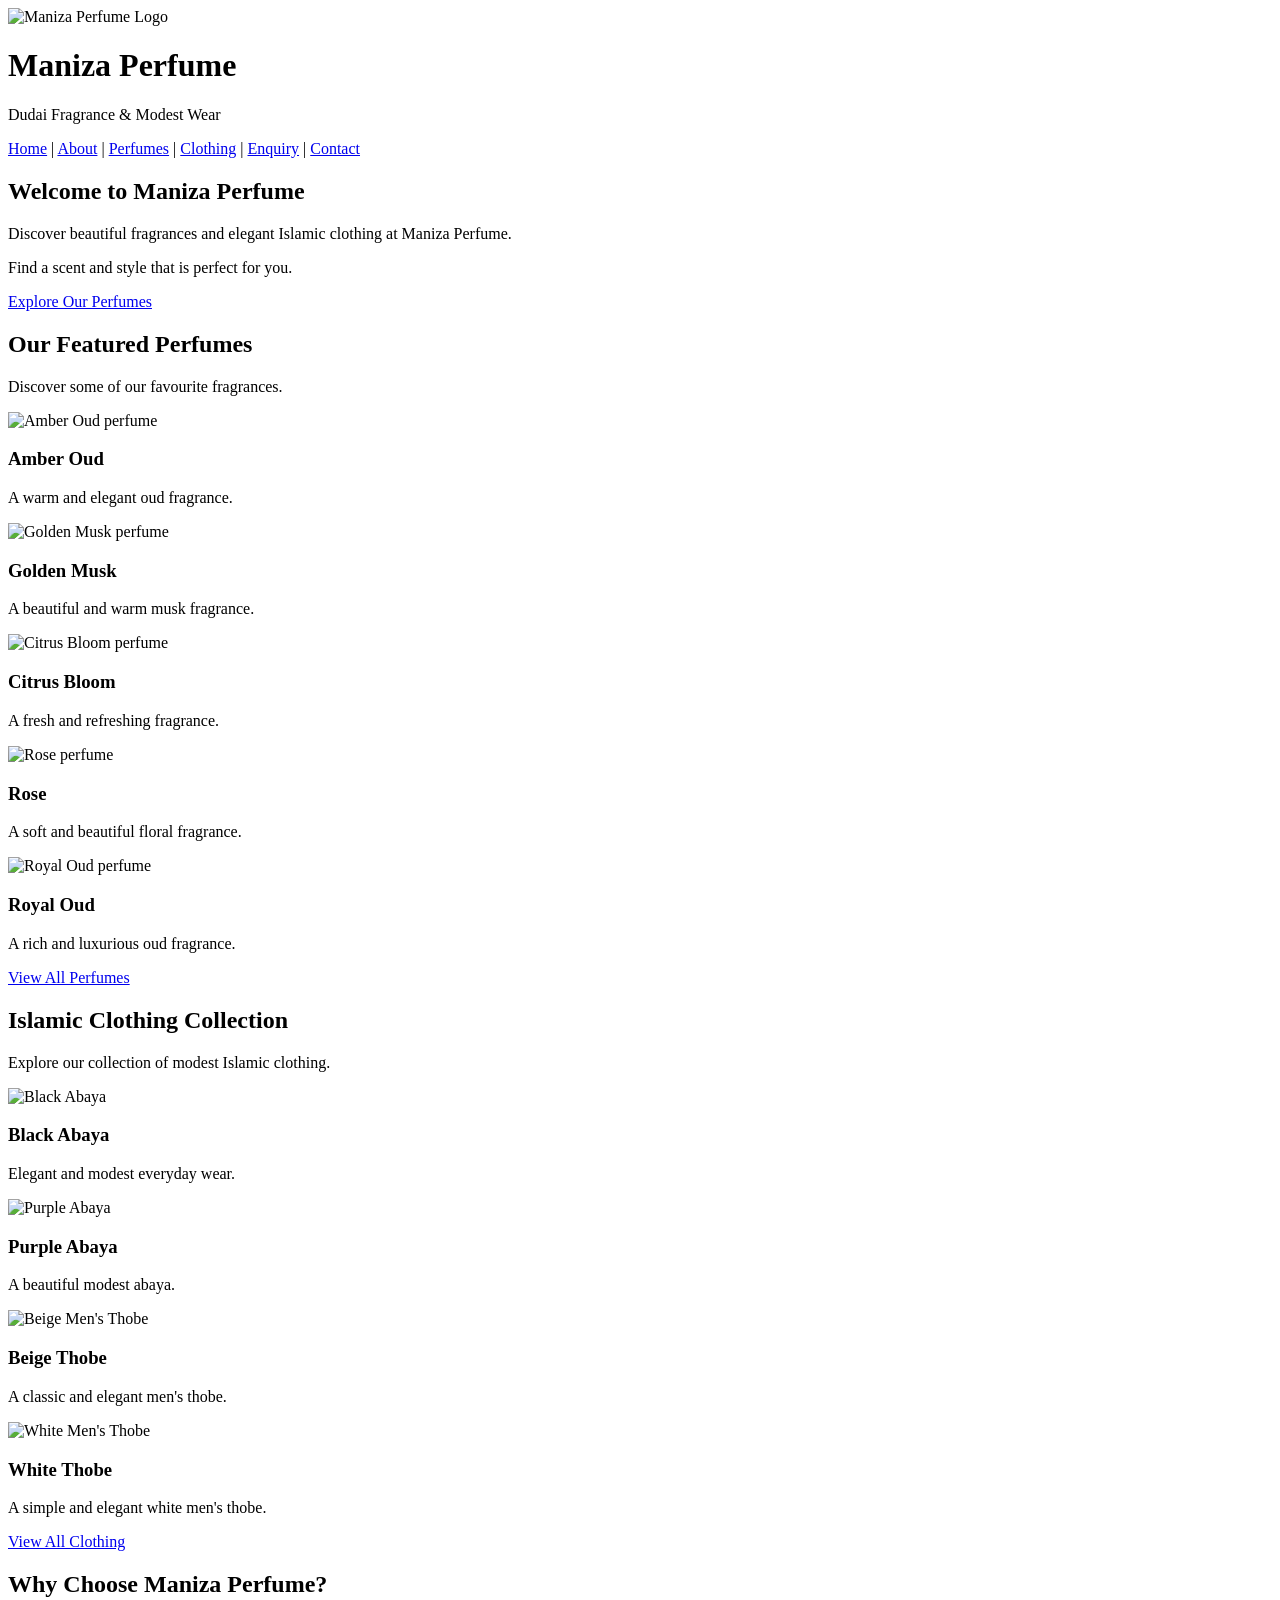
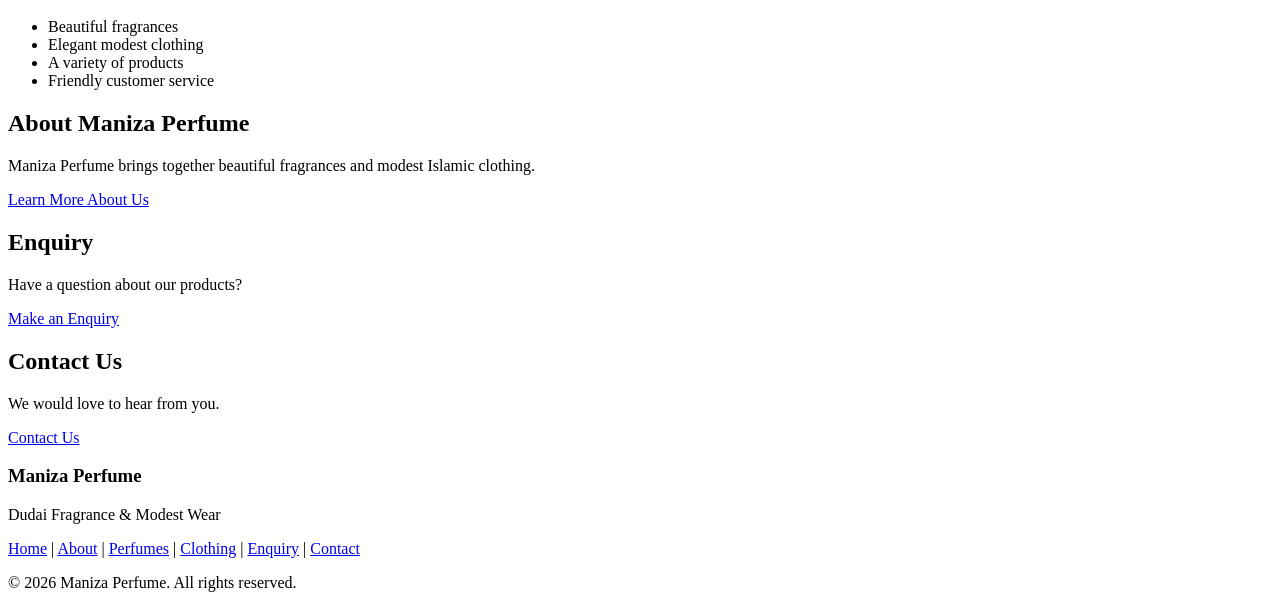
==== commit 78f2f65b: "Add files via upload" ====
--- a/INDEX.HTML
+++ b/INDEX.HTML
@@ -1,651 +1,328 @@
-<!DOCTYPE html>
-<html lang="en">
+<!DOCTYPE html>
+<!-- Homepage — hero introduction, featured perfumes and clothing, and the site's primary navigation menu. -->
+<html lang="en">
+
+<head>
+    <meta charset="UTF-8">
+    <title>Maniza Perfume</title>
+</head>
+
+<body>
+
+<!-- Site header: logo, business name/tagline, and primary navigation menu (shown on every page) -->
+<header>
+
+    <img src="ASSETS/logo.jpeg"
+         alt="Maniza Perfume Logo"
+         width="180">
+
+    <h1>Maniza Perfume</h1>
+
+    <p>Dudai Fragrance &amp; Modest Wear</p>
+
+        <!-- Primary navigation: links to every page so users can move around the site from anywhere -->
+<nav>
+        <a href="INDEX.HTML">Home</a> |
+        <a href="PAGES/about.html">About</a> |
+        <a href="PAGES/perfume.html">Perfumes</a> |
+        <a href="PAGES/islamic-clothing.html">Clothing</a> |
+        <a href="PAGES/enquiry.html">Enquiry</a> |
+        <a href="PAGES/contact.html">Contact</a>
+    </nav>
+
+</header>
+
+
 
-<head>
-    <meta charset="UTF-8">
-    <meta name="viewport" content="width=device-width, initial-scale=1.0">
+<!-- Main content area for this page -->
+<main>
+
+    <section>
+
+        <h2>Welcome to Maniza Perfume</h2>
+
+        <p>
+            Discover beautiful fragrances and elegant
+            Islamic clothing at Maniza Perfume.
+        </p>
+
+        <p>
+            Find a scent and style that is perfect for you.
+        </p>
+
+        <p>
+            <a href="PAGES/perfume.html">
+                Explore Our Perfumes
+            </a>
+        </p>
+
+    </section>
+
+
+    <section>
+
+        <h2>Our Featured Perfumes</h2>
+
+        <p>
+            Discover some of our favourite fragrances.
+        </p>
+
+
+        <article>
+
+            <img src="ASSETS/AMBER OUD.jpeg"
+                 alt="Amber Oud perfume"
+                 width="160">
+
+            <h3>Amber Oud</h3>
+
+            <p>
+                A warm and elegant oud fragrance.
+            </p>
+
+        </article>
+
+
+        <article>
+
+            <img src="ASSETS/GOLDEN MUSK.jpeg"
+                 alt="Golden Musk perfume"
+                 width="160">
+
+            <h3>Golden Musk</h3>
+
+            <p>
+                A beautiful and warm musk fragrance.
+            </p>
+
+        </article>
+
+
+        <article>
+
+            <img src="ASSETS/CITRUS BLOOM.jpeg"
+                 alt="Citrus Bloom perfume"
+                 width="160">
+
+            <h3>Citrus Bloom</h3>
+
+            <p>
+                A fresh and refreshing fragrance.
+            </p>
+
+        </article>
+
+
+        <article>
+
+            <img src="ASSETS/ROSE.jpeg"
+                 alt="Rose perfume"
+                 width="160">
+
+            <h3>Rose</h3>
+
+            <p>
+                A soft and beautiful floral fragrance.
+            </p>
+
+        </article>
+
+
+        <article>
+
+            <img src="ASSETS/ROYAL OUD.jpeg"
+                 alt="Royal Oud perfume"
+                 width="160">
+
+            <h3>Royal Oud</h3>
+
+            <p>
+                A rich and luxurious oud fragrance.
+            </p>
+
+        </article>
+
+
+        <p>
+            <a href="PAGES/perfume.html">
+                View All Perfumes
+            </a>
+        </p>
+
+    </section>
+
+
+    <section>
+
+        <h2>Islamic Clothing Collection</h2>
+
+        <p>
+            Explore our collection of modest Islamic clothing.
+        </p>
+
+
+        <article>
+
+            <img src="ASSETS/BLACK ABAYA.jpeg"
+                 alt="Black Abaya"
+                 width="160">
+
+            <h3>Black Abaya</h3>
+
+            <p>
+                Elegant and modest everyday wear.
+            </p>
+
+        </article>
+
+
+        <article>
+
+            <img src="ASSETS/PURPLE ABAYA.jpeg"
+                 alt="Purple Abaya"
+                 width="160">
+
+            <h3>Purple Abaya</h3>
+
+            <p>
+                A beautiful modest abaya.
+            </p>
+
+        </article>
+
+
+        <article>
+
+            <img src="ASSETS/MENS'S THOBE (BEIGE).jpeg"
+                 alt="Beige Men's Thobe"
+                 width="160">
+
+            <h3>Beige Thobe</h3>
+
+            <p>
+                A classic and elegant men's thobe.
+            </p>
+
+        </article>
+
+
+        <article>
+
+            <img src="ASSETS/MENS'S THOBE (WHITE).jpeg"
+                 alt="White Men's Thobe"
+                 width="160">
+
+            <h3>White Thobe</h3>
+
+            <p>
+                A simple and elegant white men's thobe.
+            </p>
+
+        </article>
+
+
+        <p>
+            <a href="PAGES/islamic-clothing.html">
+                View All Clothing
+            </a>
+        </p>
+
+    </section>
+
+
+    <section>
+
+        <h2>Why Choose Maniza Perfume?</h2>
+
+        <ul>
+            <li>Beautiful fragrances</li>
+            <li>Elegant modest clothing</li>
+            <li>A variety of products</li>
+            <li>Friendly customer service</li>
+        </ul>
+
+    </section>
+
+
+    <section>
+
+        <h2>About Maniza Perfume</h2>
+
+        <p>
+            Maniza Perfume brings together beautiful
+            fragrances and modest Islamic clothing.
+        </p>
+
+        <p>
+            <a href="PAGES/about.html">
+                Learn More About Us
+            </a>
+        </p>
+
+    </section>
+
+
+    <section>
+
+        <h2>Enquiry</h2>
+
+        <p>
+            Have a question about our products?
+        </p>
+
+        <p>
+            <a href="PAGES/enquiry.html">
+                Make an Enquiry
+            </a>
+        </p>
+
+    </section>
+
+
+    <section>
+
+        <h2>Contact Us</h2>
+
+        <p>
+            We would love to hear from you.
+        </p>
+
+        <p>
+            <a href="PAGES/contact.html">
+                Contact Us
+            </a>
+        </p>
+
+    </section>
+
+</main>
+
+
 
-    <title>Maniza Perfume — Dudai Perfumes &amp; Islamic Wear</title>
-
-    <meta name="description"
-        content="Maniza Perfume: alcohol-free Dudai oil perfumes and modest Islamic clothing near the taxi rank &amp; mall. Order via WhatsApp or browse online.">
-</head>
-
-<body>
-
-<a href="#main">Skip to content</a>
-
-<header>
-
-    <div>
-
-        <a href="index.html">
-
-            <svg width="30" height="30" viewBox="0 0 30 30" aria-hidden="true">
-
-                <path
-                    d="M15 2 C11 8 9 12 9 16 a6 6 0 0 0 12 0 c0-4-2-8-6-14z"
-                    fill="none"
-                    stroke="#C9A24B"
-                    stroke-width="1.6">
-                </path>
-
-                <path
-                    d="M22 8 a5 5 0 1 0 0.3 6.2 A6 6 0 1 1 22 8z"
-                    fill="#C9A24B">
-                </path>
-
-            </svg>
-
-            <span>
-                Maniza Perfume
-
-                <span>
-                    Dudai Fragrance &amp; Modest Wear
-                </span>
-            </span>
-
-        </a>
-
-        <button
-            type="button"
-            aria-expanded="false"
-            aria-controls="main-nav"
-            aria-label="Toggle navigation menu">
-
-            &#9776;
-
-        </button>
-
-        <nav id="main-nav" aria-label="Primary navigation">
-
-            <ul>
-
-                <li>
-                    <a href="index.html">
-                        Home
-                    </a>
-                </li>
-
-                <li>
-                    <a href="about.html">
-                        About
-                    </a>
-                </li>
-
-                <li>
-                    <a href="perfume.html">
-                        Perfumes
-                    </a>
-                </li>
-
-                <li>
-                    <a href="islamic-clothing.html">
-                        Clothing
-                    </a>
-                </li>
-
-                <li>
-                    <a href="enquiry.html">
-                        Enquiry
-                    </a>
-                </li>
-
-                <li>
-                    <a href="contact.html">
-                        Contact
-                    </a>
-                </li>
-
-            </ul>
-
-        </nav>
-
-    </div>
-
-</header>
-
-
-<main id="main">
-
-
-    <!-- HERO SECTION -->
-
-    <section>
-
-        <div>
-
-            <p>
-                Family-Run &middot; Near the Taxi Rank &amp; Mall
-            </p>
-
-            <h1>
-                Long-lasting Dudai perfumes,
-                modestly beautiful clothing.
-            </h1>
-
-            <p>
-                Alcohol-free oil-based fragrances and Islamic wear —
-                abayas, jilbabs, thobes and prayer wear —
-                chosen with the same care we've given our
-                walk-in customers for years.
-            </p>
-
-            <p>
-                Now browse it all before you visit,
-                and order straight to WhatsApp.
-            </p>
-
-            <div>
-
-                <a
-                    href="https://wa.me/27000000000?text=Hi%20Maniza%20Perfume%2C%20I%27d%20like%20to%20order"
-                    target="_blank"
-                    rel="noopener">
-
-                    Order via WhatsApp
-
-                </a>
-
-                <a href="perfume.html">
-
-                    Browse Perfumes
-
-                </a>
-
-            </div>
-
-        </div>
-
-    </section>
-
-
-    <!-- BESTSELLING PERFUMES -->
-
-    <section aria-label="Bestselling scents">
-
-        <div>
-
-            <div>
-
-                <p>
-                    Customer Favourites
-                </p>
-
-                <h2>
-                    Bestselling Dudai Scents
-                </h2>
-
-                <p>
-                    The oils our regulars keep coming back for —
-                    every bottle alcohol-free and halal-friendly.
-                </p>
-
-            </div>
-
-
-            <div>
-
-
-                <!-- AMBER OUD -->
-
-                <article>
-
-                    <div>
-
-                        <p>
-                            Photo:
-                            <br>
-                            Amber Oud bottle
-                        </p>
-
-                    </div>
-
-                    <div>
-
-                        <span>
-                            Oud
-                        </span>
-
-                        <h3>
-                            Amber Oud
-                        </h3>
-
-                        <p>
-                            R120
-                        </p>
-
-                        <a
-                            href="https://wa.me/27000000000?text=Hi%2C%20I%27d%20like%20to%20order%20Amber%20Oud"
-                            target="_blank"
-                            rel="noopener">
-
-                            Order
-
-                        </a>
-
-                    </div>
-
-                </article>
-
-
-                <!-- GOLDEN MUSK -->
-
-                <article>
-
-                    <div>
-
-                        <p>
-                            Photo:
-                            <br>
-                            Golden Musk bottle
-                        </p>
-
-                    </div>
-
-                    <div>
-
-                        <span>
-                            Musk
-                        </span>
-
-                        <h3>
-                            Golden Musk
-                        </h3>
-
-                        <p>
-                            R110
-                        </p>
-
-                        <a
-                            href="https://wa.me/27000000000?text=Hi%2C%20I%27d%20like%20to%20order%20Golden%20Musk"
-                            target="_blank"
-                            rel="noopener">
-
-                            Order
-
-                        </a>
-
-                    </div>
-
-                </article>
-
-
-                <!-- CITRUS BLOOM -->
-
-                <article>
-
-                    <div>
-
-                        <p>
-                            Photo:
-                            <br>
-                            Citrus Bloom bottle
-                        </p>
-
-                    </div>
-
-                    <div>
-
-                        <span>
-                            Floral
-                        </span>
-
-                        <h3>
-                            Citrus Bloom
-                        </h3>
-
-                        <p>
-                            R100
-                        </p>
-
-                        <a
-                            href="https://wa.me/27000000000?text=Hi%2C%20I%27d%20like%20to%20order%20Citrus%20Bloom"
-                            target="_blank"
-                            rel="noopener">
-
-                            Order
-
-                        </a>
-
-                    </div>
-
-                </article>
-
-
-                <!-- ROYAL OUD -->
-
-                <article>
-
-                    <div>
-
-                        <p>
-                            Photo:
-                            <br>
-                            Royal Oud bottle
-                        </p>
-
-                    </div>
-
-                    <div>
-
-                        <span>
-                            Oud
-                        </span>
-
-                        <h3>
-                            Royal Oud
-                        </h3>
-
-                        <p>
-                            R135
-                        </p>
-
-                        <a
-                            href="https://wa.me/27000000000?text=Hi%2C%20I%27d%20like%20to%20order%20Royal%20Oud"
-                            target="_blank"
-                            rel="noopener">
-
-                            Order
-
-                        </a>
-
-                    </div>
-
-                </article>
-
-            </div>
-
-
-            <p>
-
-                <a href="perfume.html">
-
-                    View Full Perfume Catalogue
-
-                </a>
-
-            </p>
-
-        </div>
-
-    </section>
-
-
-    <!-- ISLAMIC CLOTHING -->
-
-    <section aria-label="Islamic clothing highlight">
-
-        <div>
-
-            <div>
-
-                <p>
-                    Modest Fashion
-                </p>
-
-                <h2>
-                    Islamic Clothing, Styled with Care
-                </h2>
-
-                <p>
-                    From everyday abayas to occasion-ready
-                    jilbabs and thobes, every piece is chosen
-                    for modest, elegant styling and comfortable
-                    fabric — for the mosque, for work, or for a wedding.
-                </p>
-
-                <ul>
-
-                    <li>
-                        Abayas &amp; jilbabs in a range
-                        of sizes and colours
-                    </li>
-
-                    <li>
-                        Thobes for men and boys
-                    </li>
-
-                    <li>
-                        Prayer wear and accessories
-                    </li>
-
-                    <li>
-                        New Eid &amp; Ramadan arrivals every season
-                    </li>
-
-                </ul>
-
-                <p>
-
-                    <a href="islamic-clothing.html">
-
-                        Shop Islamic Clothing
-
-                    </a>
-
-                </p>
-
-            </div>
-
-
-            <div>
-
-                <div>
-
-                    <p>
-                        Photo:
-                        <br>
-                        Abaya rack
-                    </p>
-
-                </div>
-
-                <div>
-
-                    <p>
-                        Photo:
-                        <br>
-                        Prayer wear
-                    </p>
-
-                </div>
-
-            </div>
-
-        </div>
-
-    </section>
-
-
-    <!-- EID AND RAMADAN COLLECTION -->
-
-    <section aria-label="Eid and Ramadan collection">
-
-        <div>
-
-            <div>
-
-                <div>
-
-                    <p>
-                        Photo:
-                        <br>
-                        Eid gift sets
-                    </p>
-
-                </div>
-
-                <div>
-
-                    <span>
-                        Seasonal
-                    </span>
-
-                    <h3>
-                        Eid &amp; Ramadan Collection
-                    </h3>
-
-                    <p>
-                        Gift-ready perfume sets and new-season
-                        modest wear, bundled for the occasions
-                        that matter most.
-                    </p>
-
-                    <a href="perfume.html">
-
-                        Explore the Collection
-
-                    </a>
-
-                </div>
-
-            </div>
-
-        </div>
-
-    </section>
-
-
-</main>
-
-
-<!-- WHATSAPP BUTTON -->
-
-<a
-    href="https://wa.me/27000000000?text=Hi%20Maniza%20Perfume%2C%20I%27d%20like%20to%20order"
-    target="_blank"
-    rel="noopener"
-    aria-label="Order via WhatsApp">
-
-    <span>
-        WhatsApp
-    </span>
-
-    <span>
-        Order Now
-    </span>
-
-</a>
-
-
-<!-- FOOTER -->
-
-<footer>
-
-    <div>
-
-        <div>
-
-            <div>
-
-                <h4>
-                    Maniza Perfume
-                </h4>
-
-                <p>
-                    Alcohol-free Dudai perfumes and Islamic
-                    clothing, family-run near the taxi rank
-                    &amp; mall.
-                </p>
-
-            </div>
-
-
-            <div>
-
-                <h4>
-                    Explore
-                </h4>
-
-                <ul>
-
-                    <li>
-                        <a href="about.html">
-                            About Us
-                        </a>
-                    </li>
-
-                    <li>
-                        <a href="perfume.html">
-                            Perfume Catalogue
-                        </a>
-                    </li>
-
-                    <li>
-                        <a href="islamic-clothing.html">
-                            Islamic Clothing
-                        </a>
-                    </li>
-
-                    <li>
-                        <a href="enquiry.html">
-                            Enquiry
-                        </a>
-                    </li>
-
-                </ul>
-
-            </div>
-
-
-            <div>
-
-                <h4>
-                    Find Us
-                </h4>
-
-                <ul>
-
-                    <li>
-                        <a href="contact.html">
-                            Contact &amp; Location
-                        </a>
-                    </li>
-
-                    <li>
-                        <a
-                            href="https://wa.me/27000000000"
-                            target="_blank"
-                            rel="noopener">
-
-                            WhatsApp
-
-                        </a>
-                    </li>
-
-                    <li>
-                        <a href="#">
-                            TikTok
-                        </a>
-                    </li>
-
-                    <li>
-                        <a href="#">
-                            Facebook
-                        </a>
-                    </li>
-
-                </ul>
-
-            </div>
-
-        </div>
-
-
-        <div>
-
-            <p>
-                &copy; 2026 Maniza Perfume.
-                All rights reserved.
-            </p>
-
-        </div>
-
-    </div>
-
-</footer>
-
-
-</body>
+<!-- Site footer: secondary navigation and business summary (shown on every page) -->
+<footer>
+
+    <h3>Maniza Perfume</h3>
+
+    <p>
+        Dudai Fragrance &amp; Modest Wear
+    </p>
+
+    <nav>
+        <a href="INDEX.HTML">Home</a> |
+        <a href="PAGES/about.html">About</a> |
+        <a href="PAGES/perfume.html">Perfumes</a> |
+        <a href="PAGES/islamic-clothing.html">Clothing</a> |
+        <a href="PAGES/enquiry.html">Enquiry</a> |
+        <a href="PAGES/contact.html">Contact</a>
+    </nav>
+
+    <p>
+        &copy; 2026 Maniza Perfume. All rights reserved.
+    </p>
+
+</footer>
+
+</body>
+
 </html>
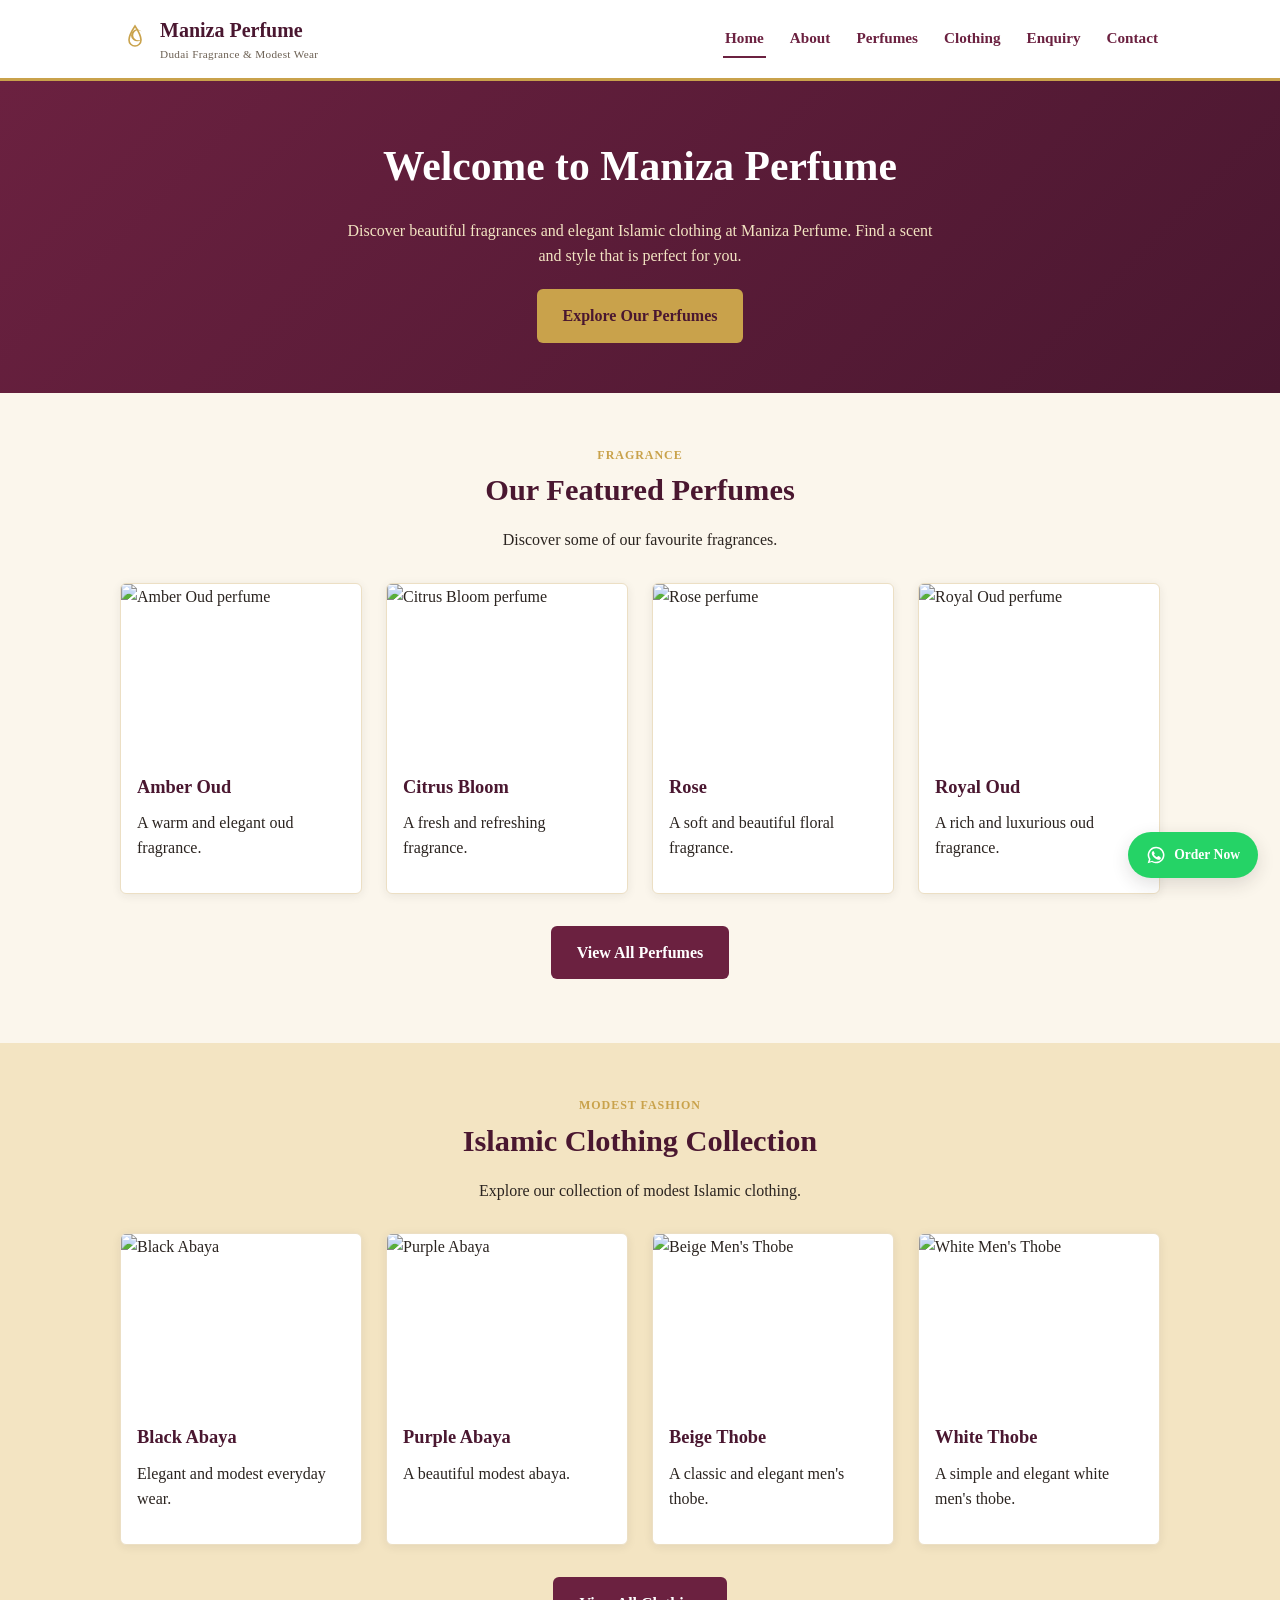
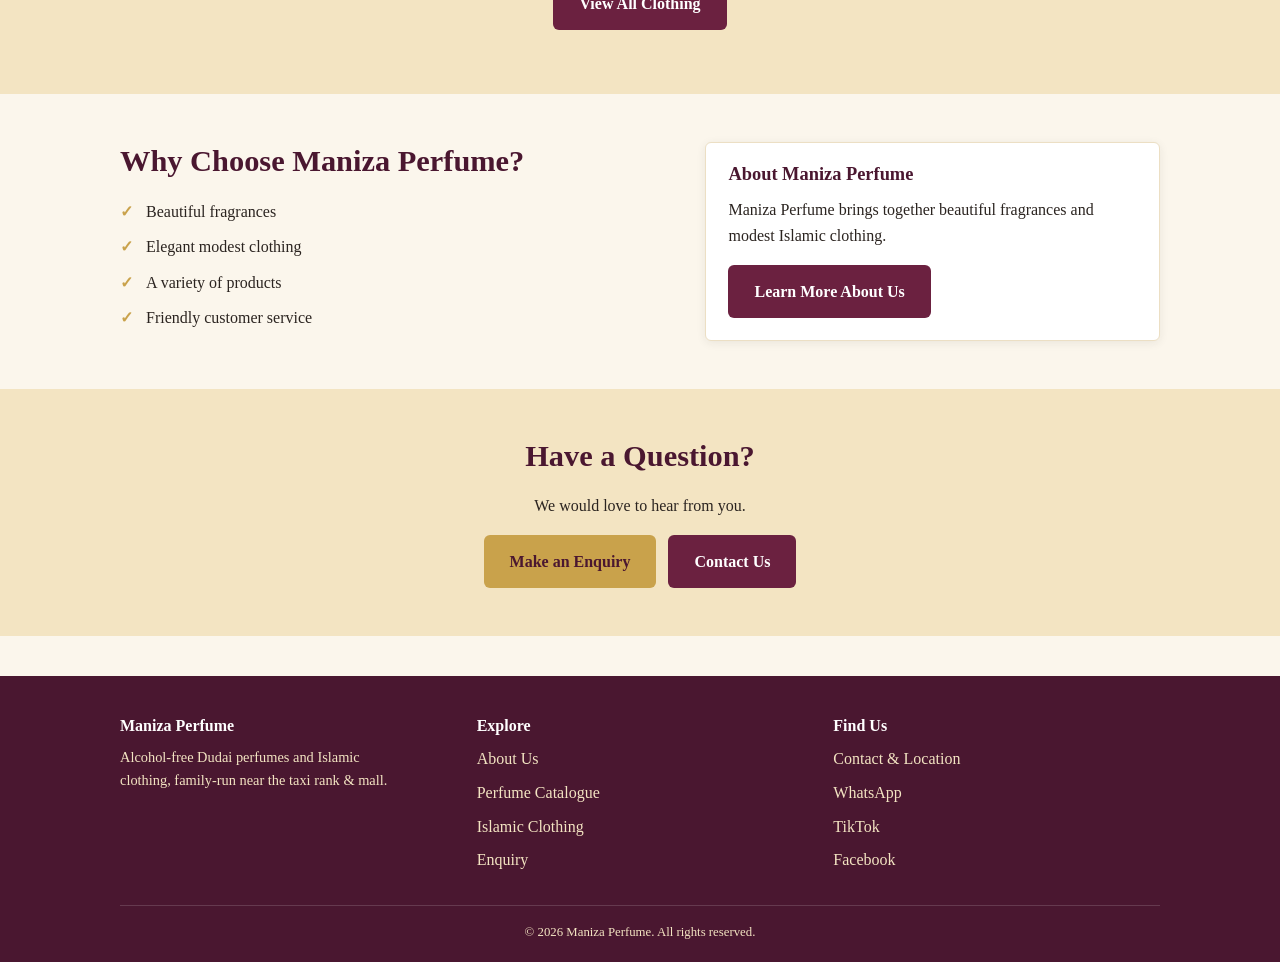
==== commit 963e8bc4: "Add files via upload" ====
--- a/INDEX.HTML
+++ b/INDEX.HTML
@@ -1,328 +1,200 @@
-<!DOCTYPE html>
+<!DOCTYPE html>
 <!-- Homepage — hero introduction, featured perfumes and clothing, and the site's primary navigation menu. -->
-<html lang="en">
-
-<head>
-    <meta charset="UTF-8">
-    <title>Maniza Perfume</title>
-</head>
-
-<body>
-
-<!-- Site header: logo, business name/tagline, and primary navigation menu (shown on every page) -->
-<header>
-
-    <img src="ASSETS/logo.jpeg"
-         alt="Maniza Perfume Logo"
-         width="180">
-
-    <h1>Maniza Perfume</h1>
-
-    <p>Dudai Fragrance &amp; Modest Wear</p>
-
-        <!-- Primary navigation: links to every page so users can move around the site from anywhere -->
-<nav>
-        <a href="INDEX.HTML">Home</a> |
-        <a href="PAGES/about.html">About</a> |
-        <a href="PAGES/perfume.html">Perfumes</a> |
-        <a href="PAGES/islamic-clothing.html">Clothing</a> |
-        <a href="PAGES/enquiry.html">Enquiry</a> |
-        <a href="PAGES/contact.html">Contact</a>
-    </nav>
-
-</header>
-
-
-
-<!-- Main content area for this page -->
-<main>
-
-    <section>
-
-        <h2>Welcome to Maniza Perfume</h2>
-
-        <p>
-            Discover beautiful fragrances and elegant
-            Islamic clothing at Maniza Perfume.
-        </p>
-
-        <p>
-            Find a scent and style that is perfect for you.
-        </p>
-
-        <p>
-            <a href="PAGES/perfume.html">
-                Explore Our Perfumes
-            </a>
-        </p>
-
-    </section>
-
-
-    <section>
-
-        <h2>Our Featured Perfumes</h2>
-
-        <p>
-            Discover some of our favourite fragrances.
-        </p>
-
-
-        <article>
-
-            <img src="ASSETS/AMBER OUD.jpeg"
-                 alt="Amber Oud perfume"
-                 width="160">
-
-            <h3>Amber Oud</h3>
-
-            <p>
-                A warm and elegant oud fragrance.
-            </p>
-
-        </article>
-
-
-        <article>
-
-            <img src="ASSETS/GOLDEN MUSK.jpeg"
-                 alt="Golden Musk perfume"
-                 width="160">
-
-            <h3>Golden Musk</h3>
-
-            <p>
-                A beautiful and warm musk fragrance.
-            </p>
-
-        </article>
-
-
-        <article>
-
-            <img src="ASSETS/CITRUS BLOOM.jpeg"
-                 alt="Citrus Bloom perfume"
-                 width="160">
-
-            <h3>Citrus Bloom</h3>
-
-            <p>
-                A fresh and refreshing fragrance.
-            </p>
-
-        </article>
-
-
-        <article>
-
-            <img src="ASSETS/ROSE.jpeg"
-                 alt="Rose perfume"
-                 width="160">
-
-            <h3>Rose</h3>
-
-            <p>
-                A soft and beautiful floral fragrance.
-            </p>
-
-        </article>
-
-
-        <article>
-
-            <img src="ASSETS/ROYAL OUD.jpeg"
-                 alt="Royal Oud perfume"
-                 width="160">
-
-            <h3>Royal Oud</h3>
-
-            <p>
-                A rich and luxurious oud fragrance.
-            </p>
-
-        </article>
-
-
-        <p>
-            <a href="PAGES/perfume.html">
-                View All Perfumes
-            </a>
-        </p>
-
-    </section>
-
-
-    <section>
-
-        <h2>Islamic Clothing Collection</h2>
-
-        <p>
-            Explore our collection of modest Islamic clothing.
-        </p>
-
-
-        <article>
-
-            <img src="ASSETS/BLACK ABAYA.jpeg"
-                 alt="Black Abaya"
-                 width="160">
-
-            <h3>Black Abaya</h3>
-
-            <p>
-                Elegant and modest everyday wear.
-            </p>
-
-        </article>
-
-
-        <article>
-
-            <img src="ASSETS/PURPLE ABAYA.jpeg"
-                 alt="Purple Abaya"
-                 width="160">
-
-            <h3>Purple Abaya</h3>
-
-            <p>
-                A beautiful modest abaya.
-            </p>
-
-        </article>
-
-
-        <article>
-
-            <img src="ASSETS/MENS'S THOBE (BEIGE).jpeg"
-                 alt="Beige Men's Thobe"
-                 width="160">
-
-            <h3>Beige Thobe</h3>
-
-            <p>
-                A classic and elegant men's thobe.
-            </p>
-
-        </article>
-
-
-        <article>
-
-            <img src="ASSETS/MENS'S THOBE (WHITE).jpeg"
-                 alt="White Men's Thobe"
-                 width="160">
-
-            <h3>White Thobe</h3>
-
-            <p>
-                A simple and elegant white men's thobe.
-            </p>
-
-        </article>
-
-
-        <p>
-            <a href="PAGES/islamic-clothing.html">
-                View All Clothing
-            </a>
-        </p>
-
-    </section>
-
-
-    <section>
-
-        <h2>Why Choose Maniza Perfume?</h2>
-
-        <ul>
-            <li>Beautiful fragrances</li>
-            <li>Elegant modest clothing</li>
-            <li>A variety of products</li>
-            <li>Friendly customer service</li>
-        </ul>
-
-    </section>
-
-
-    <section>
-
-        <h2>About Maniza Perfume</h2>
-
-        <p>
-            Maniza Perfume brings together beautiful
-            fragrances and modest Islamic clothing.
-        </p>
-
-        <p>
-            <a href="PAGES/about.html">
-                Learn More About Us
-            </a>
-        </p>
-
-    </section>
-
-
-    <section>
-
-        <h2>Enquiry</h2>
-
-        <p>
-            Have a question about our products?
-        </p>
-
-        <p>
-            <a href="PAGES/enquiry.html">
-                Make an Enquiry
-            </a>
-        </p>
-
-    </section>
-
-
-    <section>
-
-        <h2>Contact Us</h2>
-
-        <p>
-            We would love to hear from you.
-        </p>
-
-        <p>
-            <a href="PAGES/contact.html">
-                Contact Us
-            </a>
-        </p>
-
-    </section>
-
-</main>
-
-
-
-<!-- Site footer: secondary navigation and business summary (shown on every page) -->
-<footer>
-
-    <h3>Maniza Perfume</h3>
-
-    <p>
-        Dudai Fragrance &amp; Modest Wear
-    </p>
-
-    <nav>
-        <a href="INDEX.HTML">Home</a> |
-        <a href="PAGES/about.html">About</a> |
-        <a href="PAGES/perfume.html">Perfumes</a> |
-        <a href="PAGES/islamic-clothing.html">Clothing</a> |
-        <a href="PAGES/enquiry.html">Enquiry</a> |
-        <a href="PAGES/contact.html">Contact</a>
-    </nav>
-
-    <p>
-        &copy; 2026 Maniza Perfume. All rights reserved.
-    </p>
-
-</footer>
-
-</body>
-
-</html>+<html lang="en">
+
+<head>
+    <meta charset="UTF-8">
+    <meta name="viewport" content="width=device-width, initial-scale=1.0">
+    <title>Maniza Perfume</title>
+    <meta name="description" content="Maniza Perfume — alcohol-free Dudai fragrances and Islamic modest clothing.">
+    <link rel="stylesheet" href="CSS/style.css">
+</head>
+
+<body>
+
+<a href="#main" class="skip-link">Skip to content</a>
+
+<header class="site-header">
+  <div class="container">
+    <a href="INDEX.HTML" class="logo">
+      <svg width="30" height="30" viewBox="0 0 30 30" aria-hidden="true">
+        <path d="M15 2 C11 8 9 12 9 16 a6 6 0 0 0 12 0 c0-4-2-8-6-14z" fill="none" stroke="#C9A24B" stroke-width="1.6"/>
+        <path d="M22 8 a5 5 0 1 0 0.3 6.2 A6 6 0 1 1 22 8z" fill="#C9A24B"/>
+      </svg>
+      <span>Maniza Perfume<span class="tagline">Dudai Fragrance &amp; Modest Wear</span></span>
+    </a>
+    <button class="nav-toggle" aria-expanded="false" aria-controls="main-nav" aria-label="Toggle navigation menu">&#9776;</button>
+    <nav class="main-nav" id="main-nav" aria-label="Primary">
+        <a href="INDEX.HTML" aria-current="page">Home</a>
+        <a href="PAGES/about.html">About</a>
+        <a href="PAGES/perfume.html">Perfumes</a>
+        <a href="PAGES/islamic-clothing.html">Clothing</a>
+        <a href="PAGES/enquiry.html">Enquiry</a>
+        <a href="PAGES/contact.html">Contact</a>
+    </nav>
+  </div>
+</header>
+
+<main id="main">
+
+    <section class="home-hero">
+      <div class="container">
+        <h1>Welcome to Maniza Perfume</h1>
+        <p>Discover beautiful fragrances and elegant Islamic clothing at Maniza Perfume. Find a scent and style that is perfect for you.</p>
+        <a class="btn btn-gold" href="PAGES/perfume.html">Explore Our Perfumes</a>
+      </div>
+    </section>
+
+    <section>
+      <div class="container">
+        <div class="section-head">
+          <span class="eyebrow">Fragrance</span>
+          <h2>Our Featured Perfumes</h2>
+          <p>Discover some of our favourite fragrances.</p>
+        </div>
+
+        <div class="grid grid-4">
+
+          <article>
+            <img src="ASSETS/AMBER OUD.jpeg" alt="Amber Oud perfume">
+            <h3>Amber Oud</h3>
+            <p>A warm and elegant oud fragrance.</p>
+          </article>
+
+          <article>
+            <img src="ASSETS/CITRUS BLOOM.jpeg" alt="Citrus Bloom perfume">
+            <h3>Citrus Bloom</h3>
+            <p>A fresh and refreshing fragrance.</p>
+          </article>
+
+          <article>
+            <img src="ASSETS/ROSE.jpeg" alt="Rose perfume">
+            <h3>Rose</h3>
+            <p>A soft and beautiful floral fragrance.</p>
+          </article>
+
+          <article>
+            <img src="ASSETS/ROYAL OUD.jpeg" alt="Royal Oud perfume">
+            <h3>Royal Oud</h3>
+            <p>A rich and luxurious oud fragrance.</p>
+          </article>
+
+        </div>
+
+        <p class="text-center mt-lg">
+            <a class="btn btn-plum" href="PAGES/perfume.html">View All Perfumes</a>
+        </p>
+      </div>
+    </section>
+
+    <section class="section-alt">
+      <div class="container">
+        <div class="section-head">
+          <span class="eyebrow">Modest Fashion</span>
+          <h2>Islamic Clothing Collection</h2>
+          <p>Explore our collection of modest Islamic clothing.</p>
+        </div>
+
+        <div class="grid grid-4">
+
+          <article>
+            <img src="ASSETS/BLACK ABAYA.jpeg" alt="Black Abaya">
+            <h3>Black Abaya</h3>
+            <p>Elegant and modest everyday wear.</p>
+          </article>
+
+          <article>
+            <img src="ASSETS/PURPLE ABAYA.jpeg" alt="Purple Abaya">
+            <h3>Purple Abaya</h3>
+            <p>A beautiful modest abaya.</p>
+          </article>
+
+          <article>
+            <img src="ASSETS/MENS'S THOBE (BEIGE).jpeg" alt="Beige Men's Thobe">
+            <h3>Beige Thobe</h3>
+            <p>A classic and elegant men's thobe.</p>
+          </article>
+
+          <article>
+            <img src="ASSETS/MENS'S THOBE (WHITE).jpeg" alt="White Men's Thobe">
+            <h3>White Thobe</h3>
+            <p>A simple and elegant white men's thobe.</p>
+          </article>
+
+        </div>
+
+        <p class="text-center mt-lg">
+            <a class="btn btn-plum" href="PAGES/islamic-clothing.html">View All Clothing</a>
+        </p>
+      </div>
+    </section>
+
+    <section>
+      <div class="container two-col">
+        <div>
+          <h2>Why Choose Maniza Perfume?</h2>
+          <ul class="list-check">
+              <li>Beautiful fragrances</li>
+              <li>Elegant modest clothing</li>
+              <li>A variety of products</li>
+              <li>Friendly customer service</li>
+          </ul>
+        </div>
+        <div class="info-block">
+          <h3>About Maniza Perfume</h3>
+          <p>Maniza Perfume brings together beautiful fragrances and modest Islamic clothing.</p>
+          <a class="btn btn-plum" href="PAGES/about.html">Learn More About Us</a>
+        </div>
+      </div>
+    </section>
+
+    <section class="section-alt text-center">
+      <div class="container">
+        <h2>Have a Question?</h2>
+        <p>We would love to hear from you.</p>
+        <a class="btn btn-gold" href="PAGES/enquiry.html">Make an Enquiry</a>
+        &nbsp;
+        <a class="btn btn-plum" href="PAGES/contact.html">Contact Us</a>
+      </div>
+    </section>
+
+</main>
+
+<a class="wa-float" href="https://wa.me/27739649791?text=Hi%20Maniza%20Perfume%2C%20I%27d%20like%20to%20order" target="_blank" rel="noopener" aria-label="Order via WhatsApp">
+  <svg width="20" height="20" viewBox="0 0 24 24" fill="currentColor" aria-hidden="true"><path d="M12 2a10 10 0 0 0-8.5 15.2L2 22l4.9-1.5A10 10 0 1 0 12 2zm0 18.2a8.1 8.1 0 0 1-4.1-1.1l-.3-.2-3 .9.9-2.9-.2-.3A8.2 8.2 0 1 1 12 20.2zm4.5-6.1c-.2-.1-1.5-.7-1.7-.8-.2-.1-.4-.1-.6.1-.2.2-.6.8-.8 1-.1.2-.3.2-.5.1-.2-.1-1-.4-1.9-1.2-.7-.6-1.2-1.4-1.3-1.6-.1-.2 0-.4.1-.5.1-.1.2-.3.4-.4.1-.1.2-.3.2-.4.1-.2 0-.3 0-.5-.1-.1-.6-1.4-.8-1.9-.2-.5-.4-.4-.6-.4h-.5c-.2 0-.5.1-.7.3-.2.2-.9.9-.9 2.2s1 2.6 1.1 2.8c.1.2 1.9 3 4.7 4.1.7.3 1.2.4 1.6.6.7.2 1.3.2 1.7.1.5-.1 1.5-.6 1.7-1.2.2-.6.2-1.1.2-1.2-.1-.1-.3-.2-.5-.3z"/></svg>
+  <span class="wa-label">Order Now</span>
+</a>
+
+<footer class="site-footer">
+  <div class="container">
+    <div class="footer-grid">
+      <div>
+        <h4>Maniza Perfume</h4>
+        <p style="font-size:0.9rem; max-width:280px;">Alcohol-free Dudai perfumes and Islamic clothing, family-run near the taxi rank &amp; mall.</p>
+      </div>
+      <div>
+        <h4>Explore</h4>
+        <ul>
+          <li><a href="PAGES/about.html">About Us</a></li>
+          <li><a href="PAGES/perfume.html">Perfume Catalogue</a></li>
+          <li><a href="PAGES/islamic-clothing.html">Islamic Clothing</a></li>
+          <li><a href="PAGES/enquiry.html">Enquiry</a></li>
+        </ul>
+      </div>
+      <div>
+        <h4>Find Us</h4>
+        <ul>
+          <li><a href="PAGES/contact.html">Contact &amp; Location</a></li>
+          <li><a href="https://wa.me/27739649791" target="_blank" rel="noopener">WhatsApp</a></li>
+          <li><a href="#" target="_blank" rel="noopener">TikTok</a></li>
+          <li><a href="#" target="_blank" rel="noopener">Facebook</a></li>
+        </ul>
+      </div>
+    </div>
+    <div class="footer-bottom">&copy; 2026 Maniza Perfume. All rights reserved.</div>
+  </div>
+</footer>
+
+<script src="JS/script.js"></script>
+</body>
+</html>
--- a/CSS/style.css
+++ b/CSS/style.css
@@ -0,0 +1,689 @@
+/* =========================================================
+   Maniza Perfume — style.css
+   Part 2: CSS Styling and Responsive Design
+   One external stylesheet, linked from every page.
+   ========================================================= */
+
+/* ---------- 1. CSS Reset / Base ---------- */
+*, *::before, *::after {
+  box-sizing: border-box;
+}
+
+:root {
+  --cream: #FBF6EC;
+  --white: #FFFFFF;
+  --ink: #2B2420;
+  --ink-soft: #6B5F52;
+  --gold: #C9A24B;
+  --gold-soft: #F3E4C2;
+  --plum: #6B2140;
+  --plum-dark: #4A1730;
+  --border: #ECDFC4;
+  --radius: 6px;
+  --shadow: 0 2px 10px rgba(43, 36, 32, 0.08);
+  --shadow-hover: 0 6px 18px rgba(43, 36, 32, 0.14);
+}
+
+html {
+  scroll-behavior: smooth;
+}
+
+body {
+  margin: 0;
+  font-family: "Georgia", "Times New Roman", serif;
+  background-color: var(--cream);
+  color: var(--ink);
+  line-height: 1.6;
+  -webkit-font-smoothing: antialiased;
+}
+
+img {
+  max-width: 100%;
+  height: auto;
+  display: block;
+}
+
+a {
+  color: var(--plum);
+  text-decoration: none;
+}
+
+a:hover,
+a:focus {
+  color: var(--gold);
+}
+
+h1, h2, h3, h4 {
+  font-family: "Georgia", "Times New Roman", serif;
+  color: var(--plum-dark);
+  line-height: 1.25;
+  margin: 0 0 0.6em;
+}
+
+h1 { font-size: clamp(1.8rem, 4vw, 2.6rem); }
+h2 { font-size: clamp(1.4rem, 3vw, 1.9rem); }
+h3 { font-size: 1.15rem; }
+
+p {
+  margin: 0 0 1em;
+}
+
+.container {
+  width: 100%;
+  max-width: 1080px;
+  margin: 0 auto;
+  padding: 0 20px;
+}
+
+/* Accessible skip link */
+.skip-link {
+  position: absolute;
+  left: -999px;
+  top: auto;
+  background: var(--plum);
+  color: var(--white);
+  padding: 10px 16px;
+  z-index: 999;
+  border-radius: 0 0 var(--radius) 0;
+}
+
+.skip-link:focus {
+  left: 0;
+  top: 0;
+}
+
+/* ---------- 2. Site Header / Navigation ---------- */
+.site-header {
+  background: var(--white);
+  border-bottom: 3px solid var(--gold);
+  position: sticky;
+  top: 0;
+  z-index: 100;
+}
+
+.site-header .container {
+  display: flex;
+  align-items: center;
+  justify-content: space-between;
+  flex-wrap: wrap;
+  padding-top: 14px;
+  padding-bottom: 14px;
+  gap: 12px;
+}
+
+.logo {
+  display: flex;
+  align-items: center;
+  gap: 10px;
+  font-weight: 700;
+  font-size: 1.25rem;
+  color: var(--plum-dark);
+}
+
+.logo:hover,
+.logo:focus {
+  color: var(--plum-dark);
+}
+
+.logo svg {
+  flex-shrink: 0;
+}
+
+.tagline {
+  display: block;
+  font-size: 0.7rem;
+  font-weight: 400;
+  color: var(--ink-soft);
+  letter-spacing: 0.03em;
+}
+
+/* Hamburger button reserved for future JS (Part 3); hidden for now
+   since nav wraps responsively with pure CSS */
+.nav-toggle {
+  display: none;
+}
+
+.main-nav {
+  display: flex;
+  flex-wrap: wrap;
+  gap: 4px 22px;
+}
+
+.main-nav a {
+  font-weight: 600;
+  font-size: 0.95rem;
+  padding: 6px 2px;
+  border-bottom: 2px solid transparent;
+}
+
+.main-nav a:hover,
+.main-nav a:focus {
+  color: var(--plum);
+  border-bottom-color: var(--gold);
+}
+
+.main-nav a[aria-current="page"] {
+  color: var(--plum);
+  border-bottom-color: var(--plum);
+}
+
+/* ---------- 3. Hero / Page Banner ---------- */
+.page-hero {
+  background: linear-gradient(135deg, var(--plum) 0%, var(--plum-dark) 100%);
+  color: var(--white);
+  padding: 48px 0 40px;
+  text-align: center;
+}
+
+.page-hero h1 {
+  color: var(--white);
+}
+
+.page-hero p {
+  color: var(--gold-soft);
+  max-width: 560px;
+  margin: 0 auto;
+}
+
+.breadcrumb {
+  display: inline-block;
+  font-size: 0.8rem;
+  color: var(--gold-soft);
+  margin-bottom: 10px;
+  opacity: 0.85;
+}
+
+.home-hero {
+  background: linear-gradient(135deg, var(--plum) 0%, var(--plum-dark) 100%);
+  color: var(--white);
+  padding: 60px 0 50px;
+  text-align: center;
+}
+
+.home-hero h1,
+.home-hero h2 {
+  color: var(--white);
+}
+
+.home-hero p {
+  color: var(--gold-soft);
+  max-width: 600px;
+  margin: 0 auto 20px;
+}
+
+/* ---------- 4. Layout Helpers ---------- */
+main section {
+  padding: 48px 0;
+}
+
+.section-alt {
+  background: var(--gold-soft);
+}
+
+.text-center {
+  text-align: center;
+}
+
+.divider {
+  height: 1px;
+  background: var(--border);
+  max-width: 1080px;
+  margin: 0 auto;
+}
+
+.two-col {
+  display: grid;
+  grid-template-columns: 1.2fr 1fr;
+  gap: 40px;
+}
+
+.section-head {
+  text-align: center;
+  margin-bottom: 30px;
+}
+
+.eyebrow {
+  display: inline-block;
+  font-size: 0.75rem;
+  letter-spacing: 0.08em;
+  text-transform: uppercase;
+  color: var(--gold);
+  font-weight: 700;
+  margin-bottom: 6px;
+}
+
+.mt-lg {
+  margin-top: 32px;
+}
+
+/* ---------- 5. Cards / Grid (products, features) ---------- */
+.grid {
+  display: grid;
+  gap: 24px;
+  grid-template-columns: repeat(auto-fit, minmax(230px, 1fr));
+}
+
+.grid-4 {
+  grid-template-columns: repeat(4, 1fr);
+}
+
+.card,
+article {
+  background: var(--white);
+  border: 1px solid var(--border);
+  border-radius: var(--radius);
+  box-shadow: var(--shadow);
+  overflow: hidden;
+  transition: box-shadow 0.2s ease, transform 0.2s ease;
+}
+
+.card:hover,
+article:hover {
+  box-shadow: var(--shadow-hover);
+  transform: translateY(-3px);
+}
+
+.card img,
+article img {
+  width: 100%;
+  aspect-ratio: 4 / 3;
+  object-fit: cover;
+}
+
+.card-body,
+article > h3,
+article > p {
+  padding-left: 16px;
+  padding-right: 16px;
+}
+
+.card-body {
+  padding-top: 14px;
+  padding-bottom: 16px;
+}
+
+article {
+  padding-bottom: 16px;
+}
+
+article h3 {
+  margin-top: 12px;
+}
+
+.media-placeholder {
+  aspect-ratio: 4 / 3;
+  background: var(--gold-soft);
+  color: var(--ink-soft);
+  display: flex;
+  align-items: center;
+  justify-content: center;
+  text-align: center;
+  font-size: 0.85rem;
+  font-style: italic;
+}
+
+.tag {
+  display: inline-block;
+  background: var(--gold-soft);
+  color: var(--plum-dark);
+  font-size: 0.7rem;
+  font-weight: 700;
+  text-transform: uppercase;
+  letter-spacing: 0.04em;
+  padding: 3px 9px;
+  border-radius: 20px;
+  margin-bottom: 8px;
+}
+
+.price-row {
+  display: flex;
+  align-items: center;
+  justify-content: space-between;
+  margin-top: 10px;
+}
+
+.price {
+  font-weight: 700;
+  color: var(--plum);
+  font-size: 1.05rem;
+}
+
+.wa-order {
+  background: var(--plum);
+  color: var(--white);
+  font-size: 0.8rem;
+  font-weight: 700;
+  padding: 7px 14px;
+  border-radius: 20px;
+}
+
+.wa-order:hover,
+.wa-order:focus {
+  background: var(--gold);
+  color: var(--plum-dark);
+}
+
+/* ---------- 6. Buttons ---------- */
+.btn {
+  display: inline-block;
+  padding: 12px 24px;
+  border-radius: var(--radius);
+  font-weight: 700;
+  text-align: center;
+  border: 2px solid transparent;
+  cursor: pointer;
+  transition: background-color 0.2s ease, color 0.2s ease, transform 0.1s ease;
+}
+
+.btn:active {
+  transform: scale(0.98);
+}
+
+.btn-plum {
+  background: var(--plum);
+  color: var(--white);
+}
+
+.btn-plum:hover,
+.btn-plum:focus {
+  background: var(--plum-dark);
+  color: var(--white);
+}
+
+.btn-gold {
+  background: var(--gold);
+  color: var(--plum-dark);
+}
+
+.btn-gold:hover,
+.btn-gold:focus {
+  background: var(--gold-soft);
+  color: var(--plum-dark);
+}
+
+.btn-block {
+  display: block;
+  width: 100%;
+}
+
+/* ---------- 7. Forms ---------- */
+.form-field {
+  margin-bottom: 18px;
+}
+
+.form-field label {
+  display: block;
+  font-weight: 700;
+  font-size: 0.9rem;
+  margin-bottom: 6px;
+  color: var(--plum-dark);
+}
+
+.form-field input,
+.form-field select,
+.form-field textarea {
+  width: 100%;
+  padding: 10px 12px;
+  border: 1px solid var(--border);
+  border-radius: var(--radius);
+  font-family: inherit;
+  font-size: 1rem;
+  background: var(--white);
+  color: var(--ink);
+}
+
+.form-field input:focus,
+.form-field select:focus,
+.form-field textarea:focus {
+  outline: none;
+  border-color: var(--plum);
+  box-shadow: 0 0 0 3px rgba(107, 33, 64, 0.15);
+}
+
+.form-note {
+  font-size: 0.8rem;
+  color: var(--ink-soft);
+  margin: 4px 0 0;
+}
+
+.filter-bar {
+  display: flex;
+  flex-wrap: wrap;
+  align-items: center;
+  gap: 10px 18px;
+  background: var(--white);
+  border: 1px solid var(--border);
+  border-radius: var(--radius);
+  padding: 16px 20px;
+  margin-bottom: 28px;
+}
+
+.filter-bar label {
+  font-weight: 700;
+  font-size: 0.85rem;
+  color: var(--plum-dark);
+}
+
+.filter-bar select {
+  padding: 6px 10px;
+  border: 1px solid var(--border);
+  border-radius: var(--radius);
+  font-family: inherit;
+}
+
+/* ---------- 8. Info blocks / lists / FAQ ---------- */
+.info-block {
+  background: var(--white);
+  border: 1px solid var(--border);
+  border-radius: var(--radius);
+  box-shadow: var(--shadow);
+  padding: 20px 22px;
+}
+
+.map-embed iframe {
+  width: 100%;
+  border: 0;
+  border-radius: var(--radius);
+}
+
+.list-check {
+  list-style: none;
+  margin: 0;
+  padding: 0;
+}
+
+.list-check li {
+  position: relative;
+  padding-left: 26px;
+  margin-bottom: 10px;
+}
+
+.list-check li::before {
+  content: "\2713";
+  position: absolute;
+  left: 0;
+  color: var(--gold);
+  font-weight: 700;
+}
+
+.faq-item {
+  border-bottom: 1px solid var(--border);
+  padding: 14px 0;
+}
+
+.faq-item summary {
+  cursor: pointer;
+  font-weight: 700;
+  color: var(--plum-dark);
+}
+
+.faq-item summary:hover,
+.faq-item summary:focus {
+  color: var(--plum);
+}
+
+.faq-item p {
+  margin-top: 10px;
+  color: var(--ink-soft);
+}
+
+/* ---------- 9. Floating WhatsApp Button ---------- */
+.wa-float {
+  position: fixed;
+  bottom: 22px;
+  right: 22px;
+  background: #25D366;
+  color: var(--white);
+  display: flex;
+  align-items: center;
+  gap: 8px;
+  padding: 12px 18px;
+  border-radius: 50px;
+  box-shadow: var(--shadow-hover);
+  z-index: 200;
+  font-weight: 700;
+  font-size: 0.85rem;
+}
+
+.wa-float:hover,
+.wa-float:focus {
+  background: #1EBE5A;
+  color: var(--white);
+}
+
+/* ---------- 10. Footer ---------- */
+.site-footer,
+footer:not(.site-footer) {
+  background: var(--plum-dark);
+  color: var(--gold-soft);
+  padding: 40px 0 20px;
+  margin-top: 40px;
+}
+
+footer:not(.site-footer) {
+  text-align: center;
+}
+
+.footer-grid {
+  display: grid;
+  grid-template-columns: repeat(3, 1fr);
+  gap: 30px;
+  margin-bottom: 24px;
+}
+
+.site-footer h4,
+footer:not(.site-footer) h3 {
+  color: var(--white);
+  margin-bottom: 10px;
+}
+
+.site-footer ul {
+  list-style: none;
+  margin: 0;
+  padding: 0;
+}
+
+.site-footer li {
+  margin-bottom: 8px;
+}
+
+.site-footer a {
+  color: var(--gold-soft);
+}
+
+.site-footer a:hover,
+.site-footer a:focus {
+  color: var(--white);
+}
+
+.footer-bottom {
+  border-top: 1px solid rgba(255, 255, 255, 0.15);
+  padding-top: 16px;
+  font-size: 0.8rem;
+  text-align: center;
+  color: var(--gold-soft);
+}
+
+/* =========================================================
+   11. RESPONSIVE DESIGN
+   Breakpoints: Desktop (default, >900px), Tablet (600–900px),
+   Mobile (<600px)
+   ========================================================= */
+
+/* ----- Tablet: <= 900px ----- */
+@media (max-width: 900px) {
+  .container {
+    padding: 0 16px;
+  }
+
+  .two-col {
+    grid-template-columns: 1fr;
+    gap: 28px;
+  }
+
+  .grid-4 {
+    grid-template-columns: repeat(2, 1fr);
+  }
+
+  .footer-grid {
+    grid-template-columns: repeat(2, 1fr);
+  }
+
+  main section {
+    padding: 36px 0;
+  }
+}
+
+/* ----- Mobile: <= 600px ----- */
+@media (max-width: 600px) {
+  .site-header .container {
+    flex-direction: column;
+    align-items: flex-start;
+    gap: 10px;
+  }
+
+  .main-nav {
+    width: 100%;
+    flex-direction: column;
+    gap: 2px;
+    border-top: 1px solid var(--border);
+    padding-top: 8px;
+  }
+
+  .main-nav a {
+    width: 100%;
+    padding: 8px 0;
+  }
+
+  .page-hero,
+  .home-hero {
+    padding: 36px 0 30px;
+  }
+
+  .grid-4 {
+    grid-template-columns: 1fr;
+  }
+
+  .footer-grid {
+    grid-template-columns: 1fr;
+    text-align: center;
+  }
+
+  .filter-bar {
+    flex-direction: column;
+    align-items: stretch;
+  }
+
+  .price-row {
+    flex-wrap: wrap;
+    gap: 8px;
+  }
+
+  .wa-float .wa-label {
+    display: none;
+  }
+
+  .wa-float {
+    padding: 14px;
+  }
+}
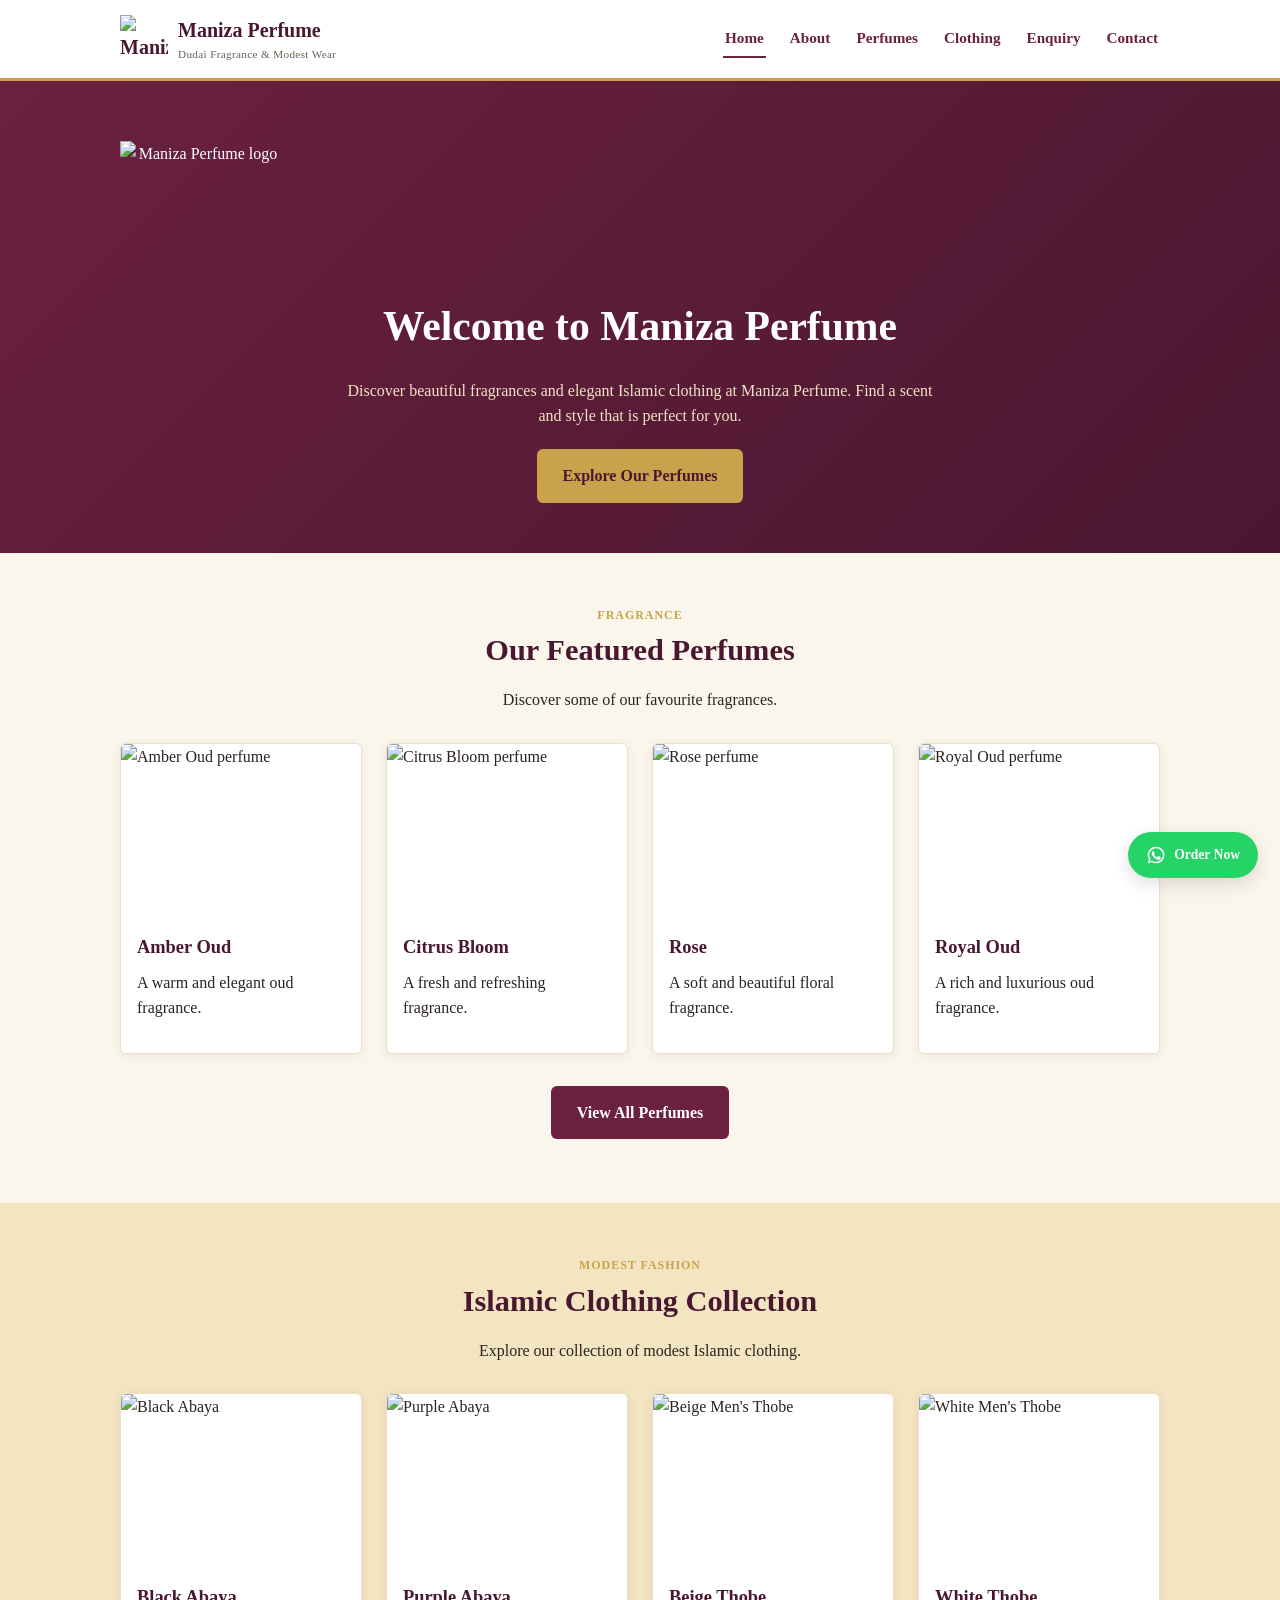
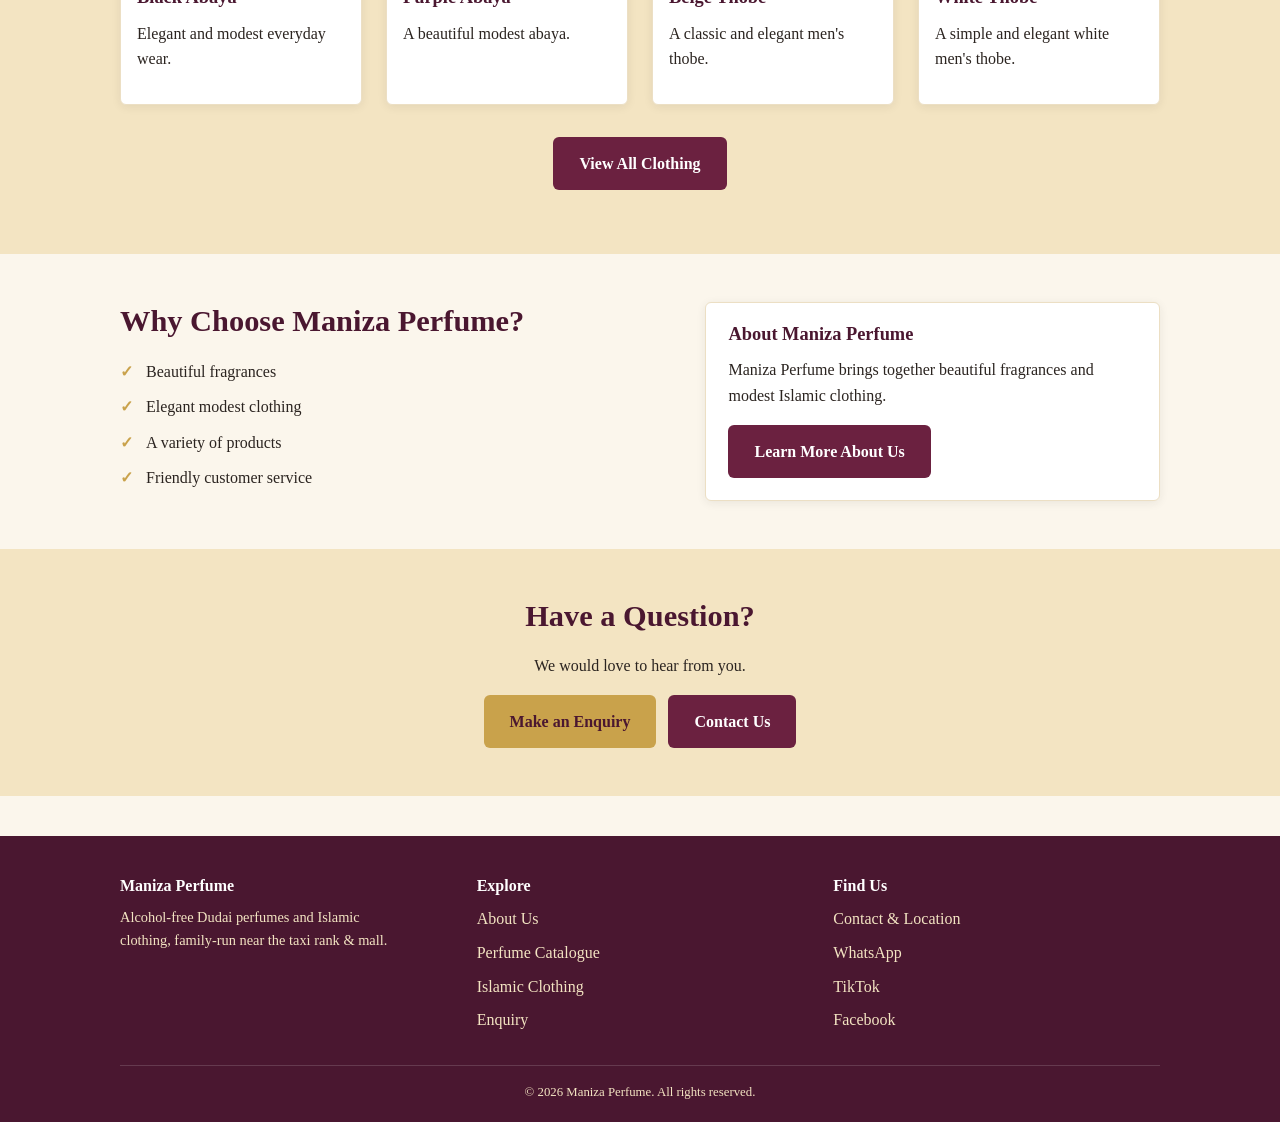
==== commit c65bb7ce: "Replace SVG logo with image logo in INDEX.HTML" ====
--- a/INDEX.HTML
+++ b/INDEX.HTML
@@ -17,10 +17,7 @@
 <header class="site-header">
   <div class="container">
     <a href="INDEX.HTML" class="logo">
-      <svg width="30" height="30" viewBox="0 0 30 30" aria-hidden="true">
-        <path d="M15 2 C11 8 9 12 9 16 a6 6 0 0 0 12 0 c0-4-2-8-6-14z" fill="none" stroke="#C9A24B" stroke-width="1.6"/>
-        <path d="M22 8 a5 5 0 1 0 0.3 6.2 A6 6 0 1 1 22 8z" fill="#C9A24B"/>
-      </svg>
+      <img src="ASSETS/maniza-logo.png" alt="Maniza Perfume logo" class="logo-img" width="48" height="48">
       <span>Maniza Perfume<span class="tagline">Dudai Fragrance &amp; Modest Wear</span></span>
     </a>
     <button class="nav-toggle" aria-expanded="false" aria-controls="main-nav" aria-label="Toggle navigation menu">&#9776;</button>
@@ -39,6 +36,7 @@
 
     <section class="home-hero">
       <div class="container">
+        <img src="ASSETS/maniza-logo.png" alt="Maniza Perfume logo" class="hero-logo" width="160" height="160">
         <h1>Welcome to Maniza Perfume</h1>
         <p>Discover beautiful fragrances and elegant Islamic clothing at Maniza Perfume. Find a scent and style that is perfect for you.</p>
         <a class="btn btn-gold" href="PAGES/perfume.html">Explore Our Perfumes</a>
@@ -198,3 +196,4 @@
 <script src="JS/script.js"></script>
 </body>
 </html>
+
